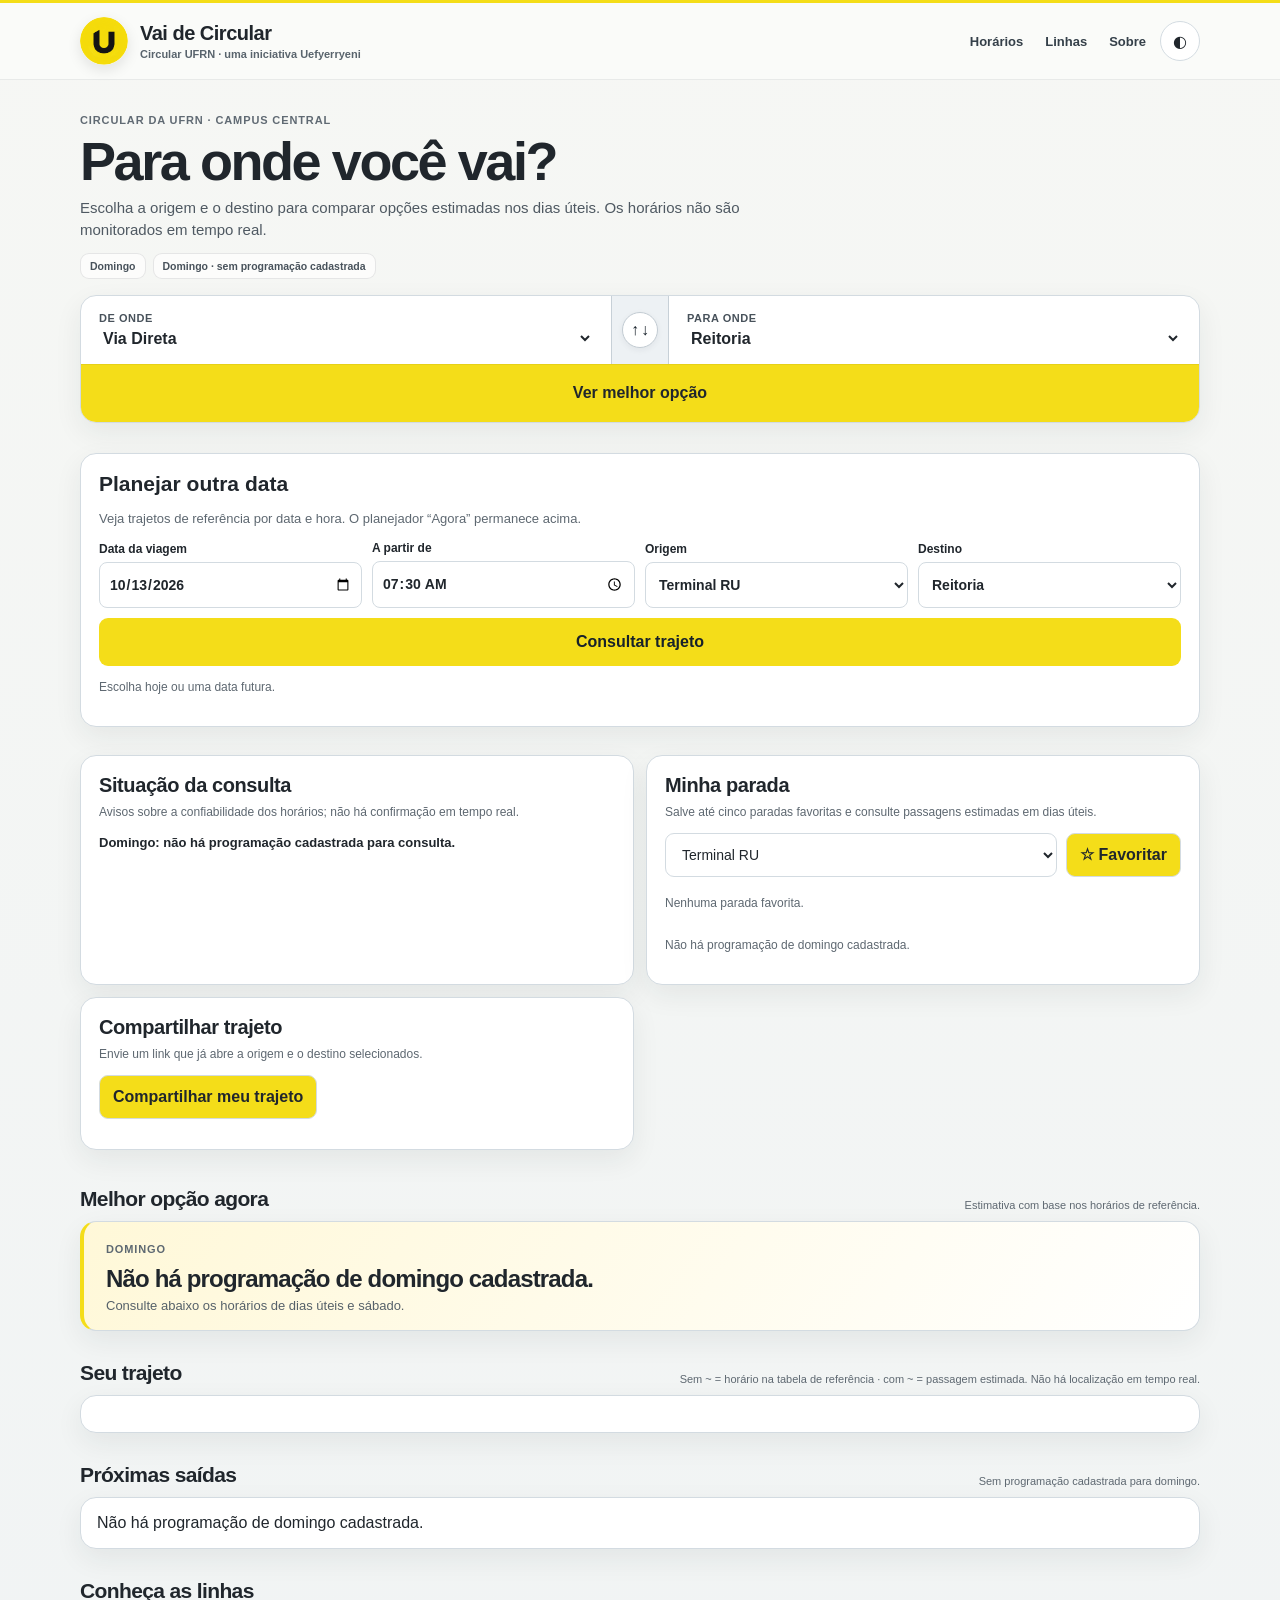
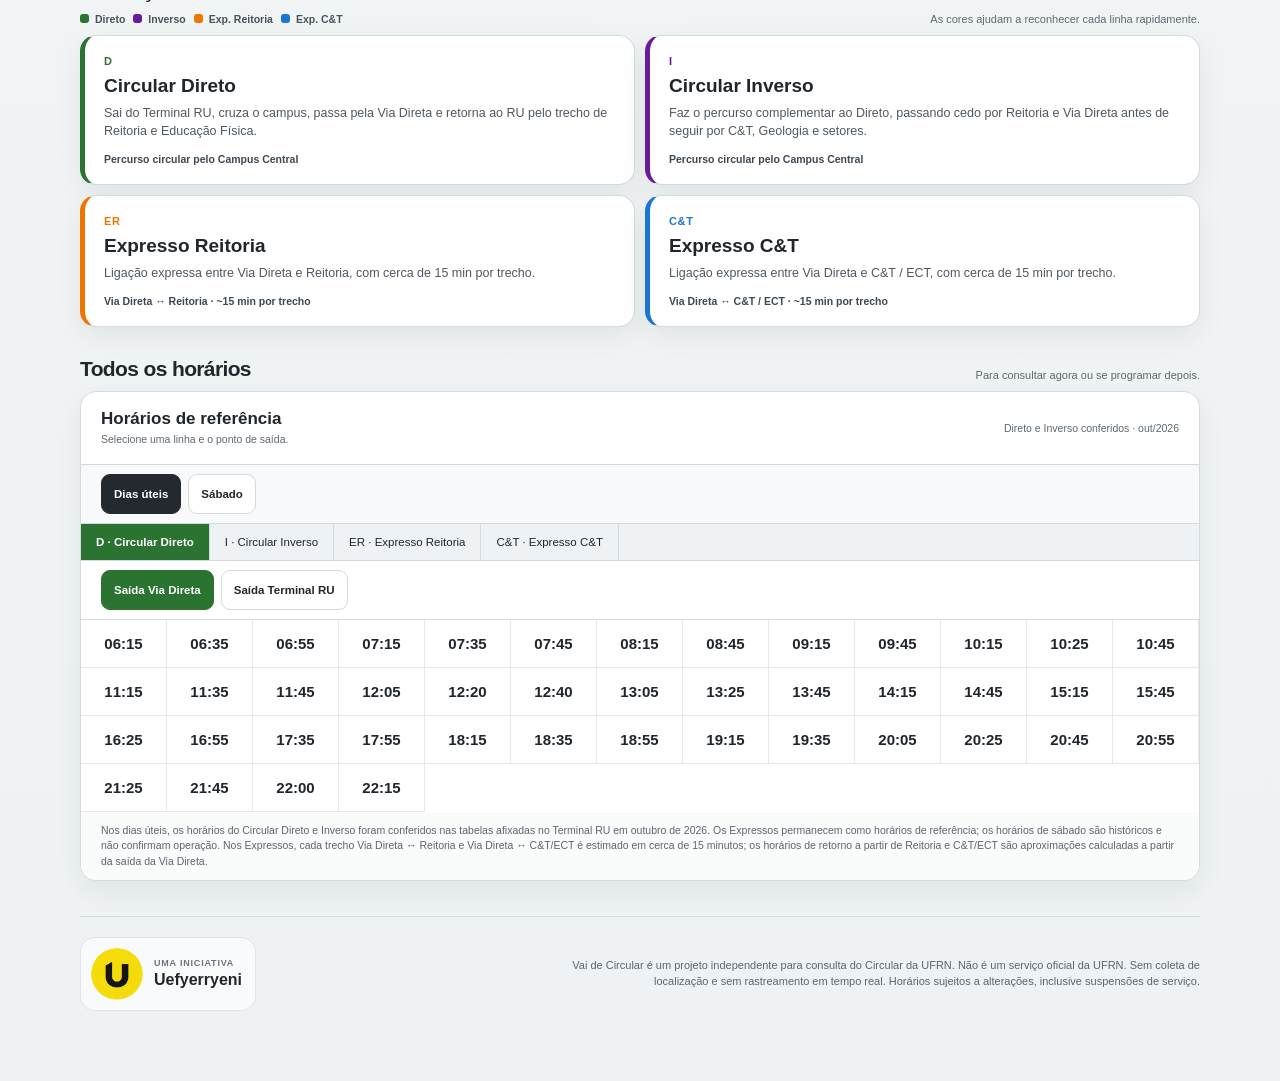
==== index.html @ 6ad6d5a9 "Ativar planejador futuro 1.2 sem alterar o modo Agora" ====
<!doctype html><html lang="pt-BR"><head><meta charset="utf-8"><meta name="viewport" content="width=device-width,initial-scale=1,viewport-fit=cover"><meta name="theme-color" content="#f4dd19"><meta name="description" content="Horários, rotas e estimativas do Circular da UFRN para consulta rápida no navegador."><title>Vai de Circular — Horários e rotas do Circular UFRN</title><meta property="og:type" content="website"><meta property="og:locale" content="pt_BR"><meta property="og:title" content="Vai de Circular — Horários e rotas do Circular UFRN"><meta property="og:description" content="Consulte linhas, horários de referência e trajetos estimados do Circular da UFRN. Projeto independente, gratuito e sem rastreamento em tempo real."><meta property="og:url" content="https://uefyerryeni.github.io/vai-de-circular/"><meta name="twitter:card" content="summary"><link rel="canonical" href="https://uefyerryeni.github.io/vai-de-circular/"><link rel="stylesheet" href="styles.css?v=26"><link rel="stylesheet" href="vdc-modules.css?v=1"><link rel="stylesheet" href="vdc-future.css?v=1"></head><body>
<header class="topbar"><div class="wrap"><a class="brand" href="#" aria-label="Vai de Circular — início"><img class="uefy-logo" src="assets/uefyerryeni-u.png?v=17" alt=""><span class="brandtext"><strong>Vai de Circular</strong><span>Circular UFRN · uma iniciativa Uefyerryeni</span></span></a><nav class="nav"><a href="#horarios">Horários</a><a href="#linhas">Linhas</a><a href="#sobre">Sobre</a><button class="theme-toggle" id="themeToggle" type="button" aria-label="Alternar tema">◐</button></nav></div></header>
<main>
<section class="hero"><div class="wrap"><div class="hero-copy"><div class="eyebrow">Circular da UFRN · Campus Central</div><h1>Para onde você vai?</h1><p>Escolha a origem e o destino para comparar opções estimadas nos dias úteis. Os horários não são monitorados em tempo real.</p><div class="status-strip"><span id="serviceBadge">Dias úteis</span><span id="serviceMeta">Direto e Inverso conferidos · out/2026</span></div></div><div id="saturdayNotice" hidden><div class="service-alert" role="alert"><span class="alert-icon" aria-hidden="true">!</span><div><strong>Sábado: não conte com estes horários sem confirmação</strong><p>A tabela de sábado é histórica e não comprova que os ônibus estejam circulando. O serviço pode variar ou ser suspenso sem aviso prévio. Não mostramos recomendações de saída aos sábados. Confirme a operação com os responsáveis pelo transporte antes de sair.</p></div></div></div><div class="planner card"><div class="field"><label for="origin">De onde</label><select id="origin"></select></div><button class="swap" id="swapBtn" type="button" aria-label="Inverter origem e destino"><span class="swap-icon" aria-hidden="true"><span>↑</span><span>↓</span></span></button><div class="field"><label for="dest">Para onde</label><select id="dest"></select></div><button class="go" id="findBtn" type="button">Ver melhor opção</button></div></div></section>
<div class="wrap"><div id="vdc-future" aria-label="Planejador de viagens futuras"></div><div id="vdc-extras" aria-label="Ferramentas rápidas do Vai de Circular"></div></div>
<section class="section"><div class="wrap"><div class="section-head"><h2 id="bestHeading">Melhor opção agora</h2><p>Estimativa com base nos horários de referência.</p></div><div class="best-card card" id="bestCard" aria-live="polite"></div></div></section>
<section class="section route-section"><div class="wrap"><div class="section-head"><h2>Seu trajeto</h2><p>Sem ~ = horário na tabela de referência · com ~ = passagem estimada. Não há localização em tempo real.</p></div><div class="route-card card" id="routeCard"></div></div></section>
<section class="section"><div class="wrap"><div class="section-head"><h2 id="departuresHeading">Próximas saídas</h2><p id="departureContext">Próximos horários de referência da Via Direta.</p></div><div class="departures" id="departures"></div></div></section>
<section class="section" id="linhas"><div class="wrap"><div class="section-head"><div><h2>Conheça as linhas</h2><div class="line-key"><span style="--c:var(--d)"><i></i>Direto</span><span style="--c:var(--i)"><i></i>Inverso</span><span style="--c:var(--er)"><i></i>Exp. Reitoria</span><span style="--c:var(--ect)"><i></i>Exp. C&T</span></div></div><p>As cores ajudam a reconhecer cada linha rapidamente.</p></div><div class="lines" id="lineCards"></div></div></section>
<section class="section" id="horarios"><div class="wrap"><div class="section-head"><h2>Todos os horários</h2><p>Para consultar agora ou se programar depois.</p></div><div class="schedule card"><div class="schedule-intro"><div><h3>Horários de referência</h3><span>Selecione uma linha e o ponto de saída.</span></div><span id="scheduleStatus">Direto e Inverso conferidos · out/2026</span></div><div class="day-tabs" id="dayTabs"></div><div id="scheduleSaturdayNotice" hidden><div class="service-alert" role="alert"><span class="alert-icon" aria-hidden="true">!</span><div><strong>Atenção: circulação aos sábados não confirmada</strong><p>Os horários exibidos são apenas referências e podem variar. As linhas podem ter a operação reduzida ou suspensa sem aviso prévio ao passageiro. Não há confirmação em tempo real. Antes de sair, procure confirmar a operação nos canais oficiais da STTU ou da UFRN.</p></div></div></div><div class="schedule-tabs" id="scheduleTabs"></div><div class="schedule-toolbar" id="terminalTabs"></div><div class="times-grid" id="timesGrid"></div><div class="schedule-foot">Nos dias úteis, os horários do Circular Direto e Inverso foram conferidos nas tabelas afixadas no Terminal RU em outubro de 2026. Os Expressos permanecem como horários de referência; os horários de sábado são históricos e não confirmam operação. Nos Expressos, cada trecho Via Direta ↔ Reitoria e Via Direta ↔ C&T/ECT é estimado em cerca de 15 minutos; os horários de retorno a partir de Reitoria e C&T/ECT são aproximações calculadas a partir da saída da Via Direta.</div></div></div></section>
<section class="about" id="sobre"><div class="wrap"><div class="about-line"><a class="initiative-card" href="https://uefyerryeni.github.io/" target="_blank" rel="noopener"><img class="uefy-logo" src="assets/uefyerryeni-u.png?v=17" alt="Marca Uefyerryeni"><span><small>Uma iniciativa</small><strong>Uefyerryeni</strong></span></a><span class="about-copy">Vai de Circular é um projeto independente para consulta do Circular da UFRN. Não é um serviço oficial da UFRN. Sem coleta de localização e sem rastreamento em tempo real. Horários sujeitos a alterações, inclusive suspensões de serviço.</span></div></div></section>
</main><button class="to-top" id="toTop" type="button" aria-label="Voltar ao início">↑</button><script src="app-data.js?v=23"></script><script src="app.js?v=27"></script><script>window.VDC_FEATURES={favorites:true,stopDepartures:true,serviceStatus:true,sharing:true,futurePlanner:true};</script><script src="vdc-modules.js?v=1"></script><script src="vdc-future.js?v=1"></script></body></html>
---- styles.css ----
:root{--yellow:#f4dd19;--text:#20262c;--muted:#5e6871;--bg:#eef2f4;--surface:#fff;--rule:#d3dbe1;--d:#2b7331;--i:#6a1b9a;--er:#ed7600;--ect:#1976d2;--shadow:0 10px 28px rgba(30,37,44,.07)}
*{box-sizing:border-box}html{scroll-behavior:smooth}body{margin:0;font-family:Inter,ui-sans-serif,-apple-system,BlinkMacSystemFont,"Segoe UI",Roboto,Arial,sans-serif;color:var(--text);background:linear-gradient(180deg,#f6f7f4,var(--bg));min-height:100vh}button,select{font:inherit;color:inherit}.wrap{width:min(1120px,calc(100% - 32px));margin:auto}.card{background:var(--surface);border:1px solid var(--rule);border-radius:16px;box-shadow:var(--shadow);overflow:hidden}
.topbar{position:sticky;top:0;z-index:30;background:rgba(250,251,249,.95);backdrop-filter:blur(16px);border-top:3px solid var(--yellow);border-bottom:1px solid rgba(30,37,44,.08)}.topbar .wrap{height:76px;display:flex;align-items:center;gap:16px}.brand{display:flex;align-items:center;gap:12px;min-width:0;text-decoration:none;color:inherit}.uefy-logo{display:block;width:48px;height:48px;flex:0 0 48px;border-radius:50%;object-fit:contain;background:transparent;box-shadow:0 5px 14px rgba(0,0,0,.10)}.brandtext strong{display:block;font-size:20px;font-weight:800;letter-spacing:-.025em;line-height:1.05}.brandtext span{display:block;margin-top:4px;font-size:11px;font-weight:650;color:#59646d;white-space:nowrap}.nav{margin-left:auto;display:flex;align-items:center;gap:6px}.nav a{display:flex;align-items:center;min-height:44px;padding:0 8px;text-decoration:none;color:#35404a;font-size:13px;font-weight:700}.theme-toggle{width:40px;height:40px;border:1px solid var(--rule);border-radius:50%;background:#fff;display:grid;place-items:center;cursor:pointer}
.hero{padding:34px 0 16px}.hero-copy{max-width:680px;margin-bottom:16px}.eyebrow{font-size:11px;font-weight:750;letter-spacing:.08em;text-transform:uppercase;color:#606a73}.hero h1{margin:8px 0 9px;font-size:clamp(32px,5vw,54px);line-height:1;letter-spacing:-.045em}.hero p{margin:0;color:#4f5962;font-size:15px;line-height:1.45}.status-strip{display:flex;gap:7px;flex-wrap:wrap;margin-top:12px}.status-strip span{padding:6px 9px;border:1px solid rgba(30,37,44,.10);border-radius:9px;background:rgba(255,255,255,.65);font-size:10.5px;font-weight:700;color:#48525b}
.planner{display:grid;grid-template-columns:1fr auto 1fr auto;align-items:stretch}.field{padding:16px 18px;min-width:0}.field+.field{border-left:1px solid var(--rule)}.field label{display:block;margin-bottom:5px;font-size:11px;font-weight:750;letter-spacing:.05em;text-transform:uppercase;color:#48525b}.field select{width:100%;border:0;background:transparent;outline:0;font-size:16px;font-weight:600}.swap{width:48px;border:0;border-left:1px solid var(--rule);background:#fafbfc;font-size:18px;cursor:pointer}.go{border:0;background:var(--yellow);padding:0 24px;min-width:164px;font-weight:800;cursor:pointer}
.section{padding:15px 0}.section-head{display:flex;align-items:flex-end;justify-content:space-between;gap:16px;margin-bottom:10px}.section-head h2{margin:0;font-size:21px;letter-spacing:-.03em}.section-head p{margin:0;color:var(--muted);font-size:11px}
.best-card{position:relative;--best-color:var(--yellow);--best-soft:#fff8d8;--best-soft-dark:#2a2818;background:linear-gradient(125deg,var(--best-soft),#fff 100%);border-left:4px solid var(--best-color)}.best-top{padding:21px 22px 17px;display:grid;grid-template-columns:1fr auto;gap:18px;align-items:start}.result-kicker{font-size:11px;font-weight:750;letter-spacing:.08em;text-transform:uppercase;color:#5d6871;margin-bottom:10px}.line-row{display:flex;align-items:center;gap:13px}.line-chip,.alt-badge{display:grid;place-items:center;background:var(--c);color:#fff;font-weight:800}.line-chip{width:52px;height:52px;font-size:12px}.line-chip.er,.alt-badge.er{color:#fff}.alt-badge{width:32px;height:32px;font-size:10px}.result-title{margin:0;font-size:24px;letter-spacing:-.035em}.route-name{margin-top:5px;font-size:13px;color:#56616a}.eta{text-align:right}.eta strong{display:block;font-size:31px;letter-spacing:-.04em}.eta span{font-size:11px;color:#5b6670}.action-row{display:flex;gap:10px;padding:0 22px 18px;background:transparent;border:0}.secondary{display:inline-flex;align-items:center;justify-content:center;min-height:44px;padding:0 14px;border:1px solid rgba(30,37,44,.17);background:rgba(255,255,255,.66);backdrop-filter:blur(8px);font-size:12px;font-weight:650;text-decoration:none;color:inherit;cursor:pointer}.alternatives{display:none;padding:2px 22px 16px;background:transparent;border:0}.alternatives.show{display:block}.alt-item{width:100%;display:grid;grid-template-columns:32px minmax(0,1fr) auto;gap:10px;align-items:center;padding:11px;border:1px solid rgba(30,37,44,.10);border-radius:11px;background:rgba(255,255,255,.62);margin-top:7px;text-align:left;cursor:pointer}.alt-item b{font-size:13px}.alt-item small{display:block;margin-top:2px;font-size:10.5px;color:#5c6670}.alt-time{text-align:right;font-size:12px;font-weight:700}.alt-time small{font-weight:500}
.route-card{padding:18px 20px}.route-summary{display:flex;align-items:center;gap:10px;margin-bottom:14px}.route-summary .line-chip{width:36px;height:36px}.route-summary b{font-size:14px}.route-summary>div>span{font-size:11px;color:var(--muted)}.route-summary .line-chip{color:#fff!important;font-size:12px!important;font-weight:800!important}.timeline{position:relative}.stop{display:grid;grid-template-columns:22px 1fr auto;gap:10px;min-height:45px;position:relative}.stop:before{content:"";position:absolute;left:7px;top:15px;bottom:-4px;width:2px;background:var(--c)}.stop:last-child:before{display:none}.node{width:14px;height:14px;border-radius:50%;border:3px solid var(--c);background:#fff;margin-top:3px;z-index:1}.stop.major .node{background:var(--c)}.stop b{font-size:13px}.stop small{display:block;font-size:10.5px;color:#5c6670}.stop time{font-size:11.5px;color:#414a53}
.departures{display:grid;grid-template-columns:repeat(4,1fr);gap:10px}.departure{padding:16px;min-height:110px;position:relative}.departure .code{font-size:11px;font-weight:800;color:var(--c)}.departure time{display:block;margin:8px 0 3px;font-size:30px;font-weight:700;letter-spacing:-.04em}.departure span{font-size:12px;color:#414b54}.departure small{display:block;margin-top:4px;font-size:10px;color:#68717a}.departure-empty{grid-column:1/-1;min-height:auto}
.lines{display:grid;grid-template-columns:repeat(2,1fr);gap:10px}.line-card{padding:19px;position:relative;border-left:5px solid var(--c)}.line-card .line-code{font-size:11px;font-weight:800;color:var(--c);letter-spacing:.06em}.line-card h3{margin:8px 0 7px;font-size:19px}.line-card p{margin:0;font-size:12.5px;line-height:1.45;color:#4e5861}.line-note{margin-top:13px;font-size:10.5px;font-weight:700;color:#3e4851}.line-key{display:flex;gap:8px;flex-wrap:wrap;margin-top:10px}.line-key span{display:inline-flex;align-items:center;gap:6px;font-size:10.5px;font-weight:700;color:#48525b}.line-key i{width:9px;height:9px;border-radius:3px;background:var(--c)}
.schedule{overflow:hidden}.schedule-intro{padding:17px 20px;display:flex;justify-content:space-between;gap:16px;align-items:center;border-bottom:1px solid var(--rule)}.schedule-intro h3{margin:0;font-size:17px}.schedule-intro span{font-size:10.5px;color:var(--muted)}.day-tabs,.schedule-tabs,.schedule-toolbar{display:flex;overflow:auto;border-bottom:1px solid var(--rule)}.day-tabs{gap:7px;padding:9px 20px;background:#f7f9fa}.day-tabs button,.schedule-toolbar button{min-height:40px;padding:0 12px;border:1px solid var(--rule);background:#fff;border-radius:9px;font-size:11.5px;font-weight:650;cursor:pointer}.day-tabs button.active{background:#23292f;color:#fff;border-color:#23292f}.schedule-toolbar button.active{background:var(--schedule-color);color:#fff;border-color:var(--schedule-color);font-weight:800}.schedule-tabs{background:#eef2f4}.schedule-tabs button{border:0;border-right:1px solid var(--rule);background:transparent;padding:12px 15px;font-size:11.5px;white-space:nowrap;cursor:pointer}.schedule-tabs button.active{background:var(--c);color:#fff;font-weight:800;box-shadow:none}.schedule-toolbar{gap:7px;padding:9px 20px}.times-grid{display:grid;grid-template-columns:repeat(auto-fill,minmax(80px,1fr))}.time{min-height:48px;display:grid;place-items:center;border-right:1px solid #e4e9ed;border-bottom:1px solid #e4e9ed;font-size:15px;font-weight:650}.time.next{background:var(--schedule-color);color:#fff;font-weight:800}.schedule-foot{padding:11px 20px;background:#fafbfb;color:#5b6570;font-size:10.5px;line-height:1.45}
.about{padding:20px 0 70px}.about-line{border-top:1px solid rgba(30,37,44,.12);padding-top:20px;display:grid;grid-template-columns:auto minmax(0,1fr);gap:20px;align-items:center}.initiative-card{display:flex;align-items:center;gap:11px;padding:10px 13px 10px 10px;border:1px solid rgba(30,37,44,.10);border-radius:15px;background:rgba(255,255,255,.60);text-decoration:none;color:inherit}.initiative-card .uefy-logo{width:52px;height:52px;flex-basis:52px;box-shadow:none}.initiative-card small{display:block;font-size:9px;letter-spacing:.09em;text-transform:uppercase;color:#6b757e;font-weight:800}.initiative-card strong{display:block;margin-top:3px;font-size:16px}.about-copy{justify-self:end;max-width:650px;text-align:right;color:#5b6570;font-size:11px;line-height:1.45}.to-top{position:fixed;right:14px;bottom:16px;z-index:40;width:46px;height:46px;border:1px solid rgba(0,0,0,.22);border-radius:50%;background:var(--yellow);display:grid;place-items:center;font-size:21px;opacity:0;pointer-events:none;transform:translateY(8px);transition:.18s;cursor:pointer}.to-top.show{opacity:1;pointer-events:auto;transform:none}
body.dark{--text:#edf1f3;--muted:#aeb7be;--bg:#171b1f;--surface:#1a1f24;--rule:#343c43;background:linear-gradient(180deg,#111417,#171b1f)}body.dark .topbar{background:rgba(17,20,23,.95);border-bottom-color:#2e353b}body.dark .brandtext span,body.dark .nav a,body.dark .hero p,body.dark .eyebrow,body.dark .status-strip span,body.dark .route-name,body.dark .eta span,body.dark .stop small,body.dark .stop time,body.dark .departure span,body.dark .departure small,body.dark .line-card p,body.dark .line-key span,body.dark .schedule-intro span,body.dark .schedule-foot,body.dark .about-copy{color:#b5bec5}body.dark .theme-toggle,body.dark .swap,body.dark .secondary,body.dark .day-tabs button,body.dark .schedule-toolbar button{background:#20262c;color:#edf1f3;border-color:#3a434b}body.dark .status-strip span{background:#20262c;border-color:#343c43}body.dark .best-card{background:linear-gradient(125deg,var(--best-soft-dark),#1a1f24 100%)}body.dark .alt-item{background:rgba(32,38,44,.78);border-color:#343c43}body.dark .node{background:#1a1f24}body.dark .stop.major .node{background:var(--c)}body.dark .line-card,body.dark .schedule-intro,body.dark .times-grid{background:#1a1f24}body.dark .day-tabs,body.dark .schedule-tabs,body.dark .schedule-toolbar{background:#171c20;border-color:#343c43}body.dark .schedule-tabs button{color:#c7ced3;border-color:#343c43}body.dark .schedule-tabs button.active{background:var(--c);color:#fff}body.dark .schedule-foot{background:#171c20}body.dark .initiative-card{background:#1a1f24;border-color:#343c43}
@media(max-width:820px){.wrap{width:min(100% - 20px,680px)}.topbar .wrap{height:70px}.uefy-mark{width:44px;height:44px;flex-basis:44px;font-size:28px}.brandtext strong{font-size:18px}.brandtext span{font-size:10px}.hero{padding-top:25px}.planner{grid-template-columns:1fr}.field+.field{border-left:0;border-top:1px solid var(--rule)}.swap{width:100%;min-height:44px;border-left:0;border-top:1px solid var(--rule)}.go{min-height:54px;font-size:15px}.best-top{grid-template-columns:1fr}.eta{text-align:left}.departures{grid-template-columns:repeat(2,1fr)}.lines{grid-template-columns:1fr}.about-line{grid-template-columns:1fr}.about-copy{justify-self:start;text-align:left}.section-head p{display:none}}
@media(max-width:460px){.wrap{width:calc(100% - 16px)}.topbar .wrap{height:68px;gap:9px}.brand{gap:9px}.uefy-mark{width:42px;height:42px;flex-basis:42px;font-size:27px}.brandtext strong{font-size:17px}.brandtext span{font-size:9px;max-width:180px;overflow:hidden;text-overflow:ellipsis}.nav a[href="#linhas"]{display:none}.nav a{font-size:12px;padding:0 5px}.theme-toggle{width:38px;height:38px}.hero h1{font-size:31px}.hero p{font-size:14px}.field{padding:15px 16px}.best-top{padding:18px 16px 14px}.line-chip{width:48px;height:48px}.result-title{font-size:21px}.eta strong{font-size:29px}.eta span{display:block;margin-top:3px}.action-row{padding:0 16px 14px}.secondary{flex:1;padding:0 10px}.alternatives{padding:1px 16px 13px}.alt-item{grid-template-columns:32px minmax(0,1fr)}.alt-time{grid-column:2;text-align:left}.route-card{padding:16px}.departures{gap:8px}.departure{padding:14px}.departure time{font-size:27px}.schedule-intro{display:block;padding:15px 16px}.schedule-intro>span{display:block;margin-top:6px}.day-tabs,.schedule-toolbar{padding-left:16px;padding-right:16px}.times-grid{grid-template-columns:repeat(3,1fr)}.time{font-size:16px}.initiative-card .uefy-logo{width:48px;height:48px;flex-basis:48px}}
@media(max-width:370px){.brandtext span{display:none}.nav a{display:none}}
/* marca oficial Uefyerryeni v17 */
.uefy-logo{display:block;width:48px;height:48px;flex:0 0 48px;border-radius:50%;object-fit:contain;background:transparent;box-shadow:0 5px 14px rgba(0,0,0,.10)}
.initiative-card .uefy-logo{width:52px;height:52px;flex-basis:52px;box-shadow:none}
@media(max-width:820px){.uefy-logo{width:44px;height:44px;flex-basis:44px}}
@media(max-width:460px){.uefy-logo{width:42px;height:42px;flex-basis:42px}.initiative-card .uefy-logo{width:48px;height:48px;flex-basis:48px}}

/* consistência cromática das linhas v18 */
.schedule{--schedule-color:var(--d)}
.schedule-tabs button.active,.schedule-toolbar button.active,.time.next{transition:background .15s ease,color .15s ease,border-color .15s ease}
body.dark .schedule-toolbar button.active{background:var(--schedule-color);color:#fff;border-color:var(--schedule-color)}
body.dark .time.next{background:var(--schedule-color);color:#fff}
body.dark .route-summary .line-chip{color:#fff!important}
body.dark .best-card{border-left-color:var(--best-color)}

/* separador origem/destino v19 */
.swap{
  position:relative;
  display:grid;
  place-items:center;
  width:54px;
  min-width:54px;
  border:0;
  border-left:1px solid #c7d0d7;
  border-right:1px solid #c7d0d7;
  background:#edf1f4;
  color:transparent;
  cursor:pointer;
  transition:background .15s ease;
}
.swap::after{
  content:"⇅";
  display:grid;
  place-items:center;
  width:34px;
  height:34px;
  border:1px solid #c3ccd3;
  border-radius:50%;
  background:#fff;
  color:#17212a;
  font-size:18px;
  font-weight:700;
  line-height:1;
  box-shadow:0 2px 6px rgba(28,37,45,.06);
}
.swap:hover{background:#e5ebef}
.swap:hover::after{border-color:#adb9c1}
body.dark .swap{
  background:#151a1e;
  border-color:#394149;
}
body.dark .swap::after{
  background:#252c32;
  border-color:#48525a;
  color:#f0f3f5;
  box-shadow:none;
}
body.dark .swap:hover{background:#1b2126}
@media(max-width:820px){
  .swap{
    width:100%;
    min-width:0;
    min-height:52px;
    border-left:0;
    border-right:0;
    border-top:1px solid #c7d0d7;
    border-bottom:1px solid #c7d0d7;
    background:#edf1f4;
  }
  .swap::after{width:34px;height:34px}
  body.dark .swap{border-color:#394149}
}

/* centralização do botão de inverter v20 */
.swap{
  display:flex!important;
  align-items:center!important;
  justify-content:center!important;
  padding:0!important;
  align-self:stretch;
}
.swap::after{
  content:"↕"!important;
  display:flex!important;
  align-items:center!important;
  justify-content:center!important;
  margin:auto!important;
  width:34px;
  height:34px;
  line-height:1!important;
  text-align:center;
  font-family:Arial,"Segoe UI Symbol",sans-serif;
  font-size:20px;
  font-weight:700;
  transform:none!important;
}
@media(max-width:820px){
  .swap{
    display:flex!important;
    align-items:center!important;
    justify-content:center!important;
    min-height:78px;
  }
  .swap::after{
    margin:auto!important;
  }
}

/* equilíbrio do planejador v21 */
.wrap{width:calc(100% - 32px);max-width:1120px;margin-inline:auto}
.planner{
  display:grid;
  grid-template-columns:minmax(0,1fr) 58px minmax(0,1fr);
  align-items:stretch;
}
.planner .field:nth-of-type(2){border-left:0}
.swap{
  grid-column:2;
  grid-row:1;
  width:58px!important;
  min-width:58px!important;
  min-height:0!important;
  align-self:stretch;
  border-top:0!important;
  border-bottom:0!important;
  border-left:1px solid #c7d0d7!important;
  border-right:1px solid #c7d0d7!important;
  background:#edf1f4!important;
  color:inherit!important;
  display:flex!important;
  align-items:center!important;
  justify-content:center!important;
  padding:0!important;
}
.swap::after{display:none!important;content:none!important}
.swap-icon{
  width:36px;
  height:36px;
  border:1px solid #c3ccd3;
  border-radius:50%;
  background:#fff;
  color:#17212a;
  display:grid;
  grid-template-columns:1fr 1fr;
  align-items:center;
  justify-items:center;
  padding:0 7px;
  box-shadow:0 2px 6px rgba(28,37,45,.06);
}
.swap-icon span{
  display:block;
  font-family:Arial,"Segoe UI",sans-serif;
  font-size:16px;
  font-weight:700;
  line-height:1;
}
.planner .go{
  grid-column:1 / -1;
  grid-row:2;
  min-height:58px;
  width:100%;
  border-top:1px solid rgba(0,0,0,.06);
}
body.dark .swap{
  background:#151a1e!important;
  border-color:#394149!important;
}
body.dark .swap-icon{
  background:#252c32;
  border-color:#48525a;
  color:#f0f3f5;
  box-shadow:none;
}
@media(max-width:820px){
  .wrap{width:calc(100% - 20px)}
  .planner{grid-template-columns:1fr}
  .planner .field:first-child{grid-column:1;grid-row:1}
  .swap{
    grid-column:1;
    grid-row:2;
    width:100%!important;
    min-width:0!important;
    min-height:64px!important;
    border-left:0!important;
    border-right:0!important;
    border-top:1px solid #c7d0d7!important;
    border-bottom:1px solid #c7d0d7!important;
  }
  .planner .field:nth-of-type(2){grid-column:1;grid-row:3;border-top:0}
  .planner .go{grid-column:1;grid-row:4}
}
@media(max-width:460px){
  .wrap{width:calc(100% - 16px)}
}

/* indicação de horários aproximados v22 */
.estimate-note{
  margin-top:14px;
  padding-top:12px;
  border-top:1px solid var(--rule);
  color:var(--muted);
  font-size:10.5px;
  line-height:1.45;
}
.estimate-note strong{color:inherit}
body.dark .estimate-note{color:#aeb7be}

/* Alerta de serviço aos sábados (não confirmado) */
.service-alert{display:flex;align-items:flex-start;gap:12px;margin:12px 0 16px;padding:15px 17px;background:#fff2c7;color:#3c2a00;border:2px solid #9a6900;border-left-width:6px;border-radius:12px;box-shadow:0 5px 15px rgba(75,56,0,.08)}
.service-alert[hidden],#saturdayNotice[hidden],#scheduleSaturdayNotice[hidden]{display:none!important}
.service-alert .alert-icon{flex:0 0 26px;height:26px;display:grid;place-items:center;background:#463100;color:#fff;border-radius:50%;font-size:17px;font-weight:900}
.service-alert strong{display:block;font-size:15px;font-weight:850;line-height:1.3}
.service-alert p{margin:5px 0 0!important;color:inherit!important;font-size:13px!important;line-height:1.55!important}
#scheduleSaturdayNotice{margin:12px 16px}
body.dark .service-alert{background:#3b2e0d;border-color:#dfb85c;color:#fff3ce;box-shadow:none}
body.dark .service-alert .alert-icon{background:#f4dd19;color:#262000}
@media(max-width:460px){.service-alert{padding:13px 12px;gap:10px}.service-alert strong{font-size:14px}.service-alert p{font-size:12.5px!important}#scheduleSaturdayNotice{margin:10px 12px}}
---- vdc-modules.css ----
/* Módulos reversíveis VDC 1.1 */
#vdc-extras{display:grid;grid-template-columns:repeat(2,minmax(0,1fr));gap:12px;padding:14px 0 22px}
.vdc-module{min-width:0;padding:18px;background:var(--surface);border:1px solid var(--rule);border-radius:16px;box-shadow:var(--shadow)}
.vdc-module h2{margin:0 0 6px;font-size:20px;letter-spacing:-.02em}
.vdc-module-description,.vdc-small{font-size:12px;line-height:1.5;color:var(--muted);margin:5px 0 12px}
.vdc-controls{display:flex;gap:9px;flex-wrap:wrap}.vdc-select{flex:1;min-width:160px;width:100%;border:1px solid var(--rule);background:var(--surface);color:var(--text);border-radius:9px;padding:12px;font:inherit;font-size:14px}
.vdc-action,.vdc-favorite{min-height:44px;border:1px solid var(--rule);border-radius:9px;background:var(--yellow);color:#20262c;padding:10px 13px;font:inherit;font-weight:750;cursor:pointer}
.vdc-favorites{display:flex;gap:7px;flex-wrap:wrap;margin:12px 0}.vdc-favorite{background:transparent;color:var(--text);font-size:12px}.vdc-favorite[aria-pressed=true]{border-color:var(--yellow);box-shadow:inset 0 0 0 1px var(--yellow)}
.vdc-passage{display:flex;align-items:center;gap:12px;padding:10px 0;border-bottom:1px solid var(--rule);font-size:13px}.vdc-passage-time{margin-left:auto;font-weight:800;font-size:16px;font-variant-numeric:tabular-nums}.vdc-line-tag{background:#2b7331;color:white;min-width:36px;text-align:center;padding:7px;border-radius:6px}.vdc-line-tag[data-line=I]{background:#6a1b9a}.vdc-line-tag[data-line=ER]{background:#c25b00}.vdc-line-tag[data-line=ECT]{background:#1976d2}
.vdc-status-text{font-size:13px;font-weight:650;line-height:1.5;margin:10px 0 0}.vdc-module[data-day=saturday]{border-left:5px solid #c88a0d}
body.dark .vdc-module{background:var(--surface)}body.dark .vdc-action{color:#20262c}
@media(max-width:760px){#vdc-extras{grid-template-columns:1fr}.vdc-module{padding:15px}.vdc-controls{flex-direction:column}.vdc-action{width:100%}}
---- vdc-future.css ----
/* Planejador futuro independente, VDC 1.2 */
.vdc-future{padding:18px;margin:14px 0;background:var(--surface);border:1px solid var(--rule);border-radius:16px;box-shadow:var(--shadow)}
.vdc-future h2{margin:0;font-size:21px}.vdc-future-sub{font-size:13px;color:var(--muted);line-height:1.5}
.vdc-future-form{display:grid;grid-template-columns:repeat(4,minmax(0,1fr));gap:10px;align-items:end}
.vdc-future-field{display:grid;gap:6px;font-size:12px;font-weight:700;min-width:0}.vdc-future-field input,.vdc-future-field select{min-width:0;width:100%;border:1px solid var(--rule);border-radius:8px;padding:12px 9px;min-height:46px;background:var(--surface);color:var(--text);font:inherit;font-size:14px}
.vdc-future-go{grid-column:1/-1;background:var(--yellow);color:#17212a;border:0;border-radius:9px;min-height:48px;font:inherit;font-weight:800;cursor:pointer}
.vdc-future-result{margin-top:12px}.vdc-future-alert{border-left:4px solid #d79b15;padding:12px 14px;background:rgba(215,155,21,.10);border-radius:8px;font-size:13px;line-height:1.5}
.vdc-future-note{font-size:12px;color:var(--muted);line-height:1.5}
.vdc-future-trip{border:1px solid var(--rule);padding:12px;margin:8px 0;border-radius:10px}
.vdc-future-trip-head{display:flex;align-items:center;gap:10px;font-size:13px}.vdc-future-chip{min-width:36px;text-align:center;padding:6px;border-radius:6px;background:#2b7331;color:#fff}.vdc-future-chip[data-line=I]{background:#6a1b9a}.vdc-future-chip[data-line=ER]{background:#b85400}.vdc-future-chip[data-line=ECT]{background:#1976d2}
.vdc-future-trip-times{font-size:17px;font-weight:750;margin-top:9px;font-variant-numeric:tabular-nums}.vdc-future-trip-route{font-size:12px;color:var(--muted);line-height:1.5;margin:6px 0 0}
@media(max-width:760px){.vdc-future-form{grid-template-columns:repeat(2,minmax(0,1fr))}.vdc-future{padding:15px}}
@media(max-width:420px){.vdc-future-form{grid-template-columns:1fr}}
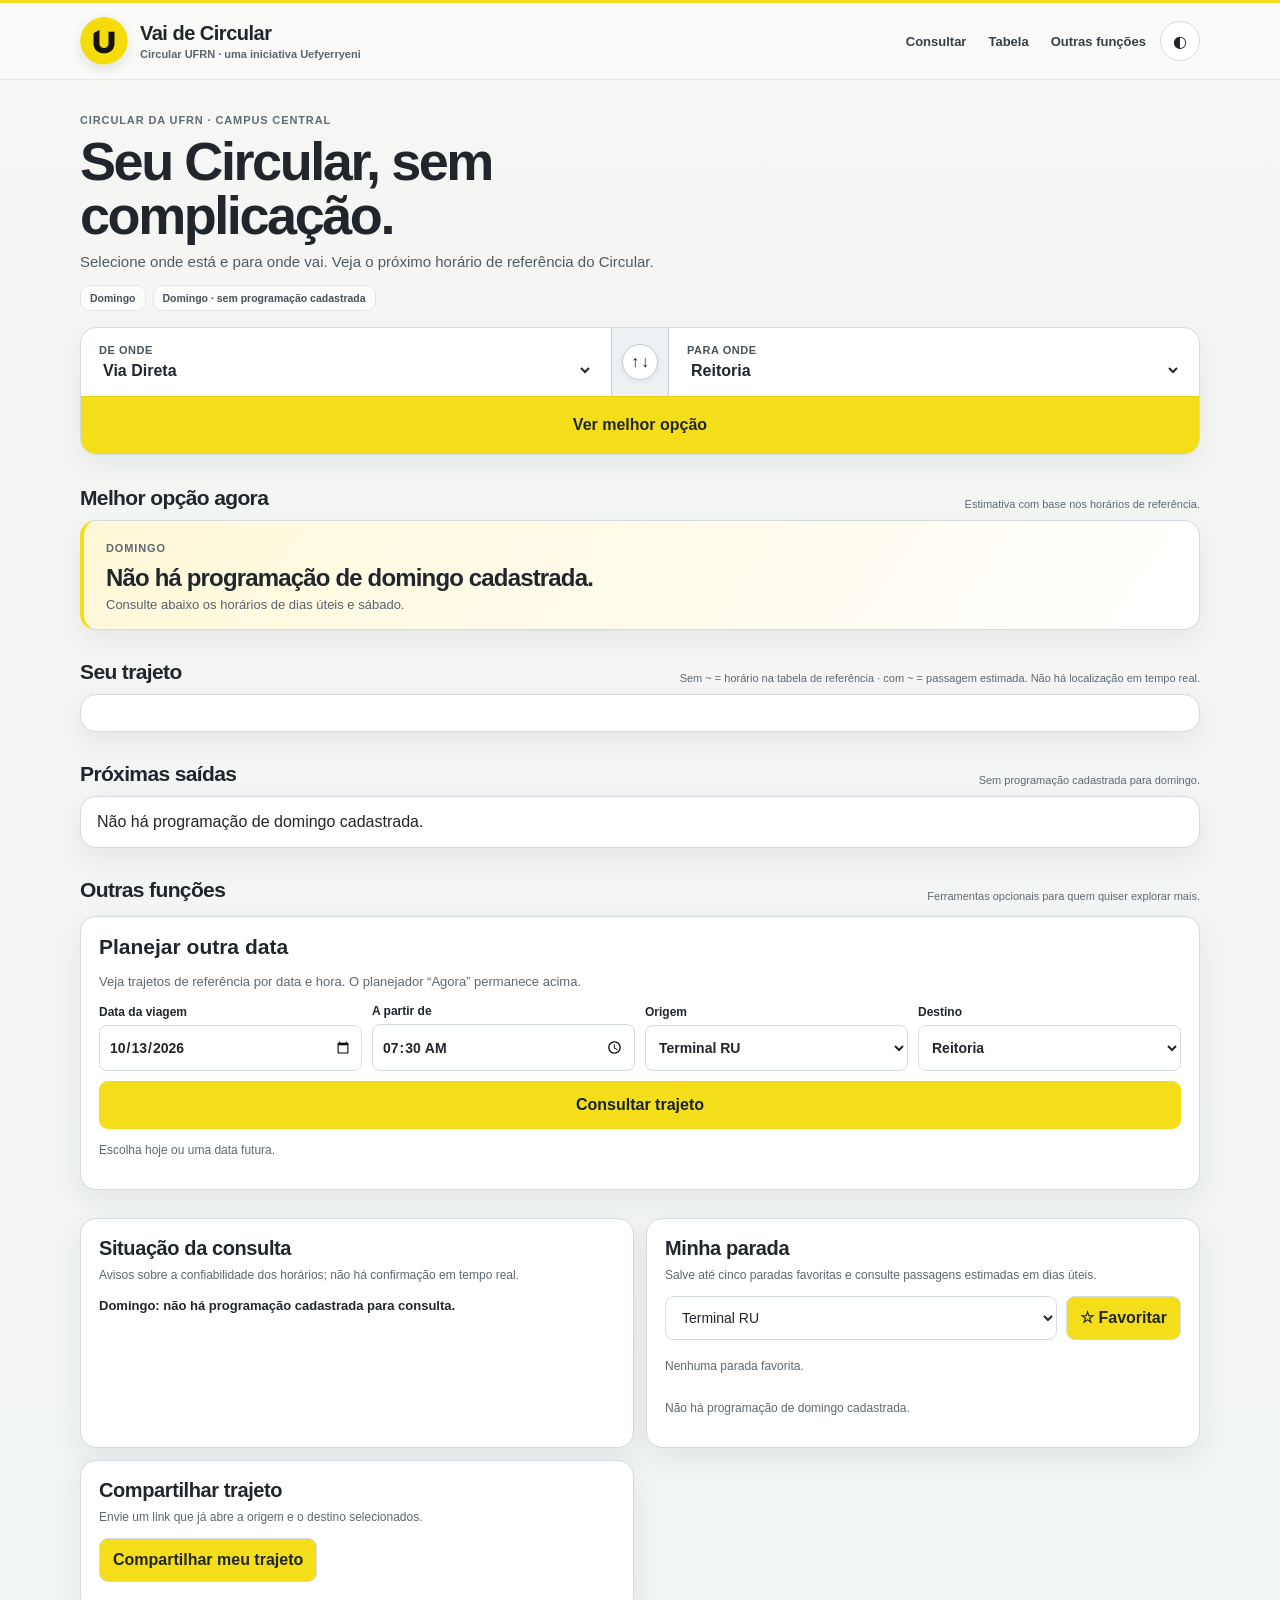
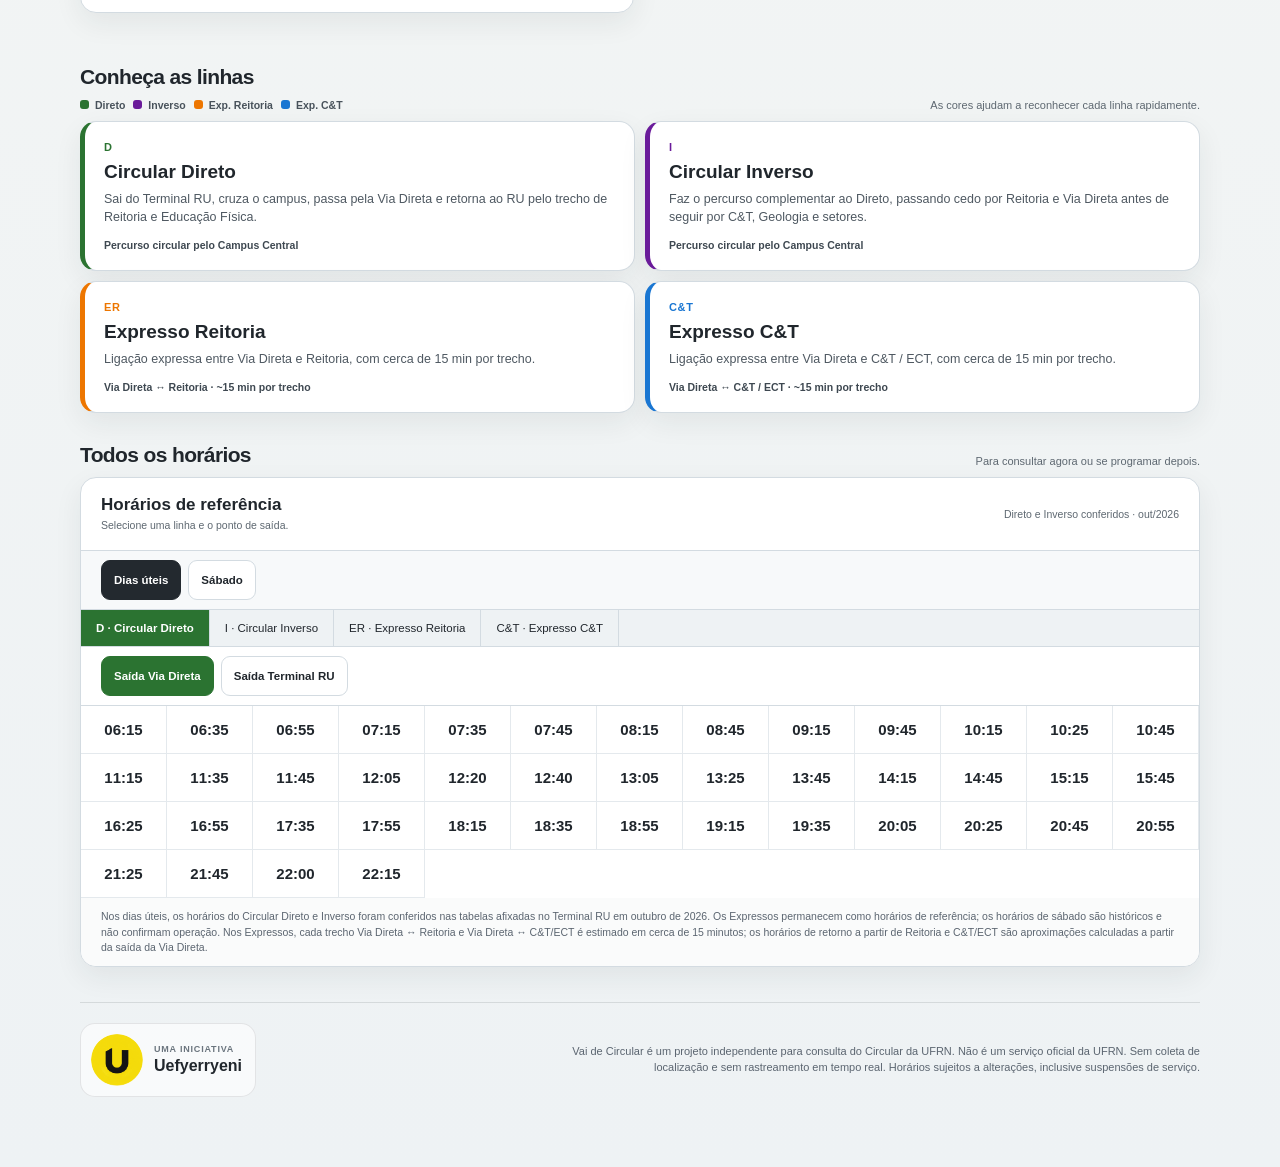
==== commit f97ecd98: "Restaurar consulta direta como foco e mover extras para seção secundária" ====
--- a/index.html
+++ b/index.html
@@ -1,12 +1,13 @@
-<!doctype html><html lang="pt-BR"><head><meta charset="utf-8"><meta name="viewport" content="width=device-width,initial-scale=1,viewport-fit=cover"><meta name="theme-color" content="#f4dd19"><meta name="description" content="Horários, rotas e estimativas do Circular da UFRN para consulta rápida no navegador."><title>Vai de Circular — Horários e rotas do Circular UFRN</title><meta property="og:type" content="website"><meta property="og:locale" content="pt_BR"><meta property="og:title" content="Vai de Circular — Horários e rotas do Circular UFRN"><meta property="og:description" content="Consulte linhas, horários de referência e trajetos estimados do Circular da UFRN. Projeto independente, gratuito e sem rastreamento em tempo real."><meta property="og:url" content="https://uefyerryeni.github.io/vai-de-circular/"><meta name="twitter:card" content="summary"><link rel="canonical" href="https://uefyerryeni.github.io/vai-de-circular/"><link rel="stylesheet" href="styles.css?v=26"><link rel="stylesheet" href="vdc-modules.css?v=1"><link rel="stylesheet" href="vdc-future.css?v=1"></head><body>
-<header class="topbar"><div class="wrap"><a class="brand" href="#" aria-label="Vai de Circular — início"><img class="uefy-logo" src="assets/uefyerryeni-u.png?v=17" alt=""><span class="brandtext"><strong>Vai de Circular</strong><span>Circular UFRN · uma iniciativa Uefyerryeni</span></span></a><nav class="nav"><a href="#horarios">Horários</a><a href="#linhas">Linhas</a><a href="#sobre">Sobre</a><button class="theme-toggle" id="themeToggle" type="button" aria-label="Alternar tema">◐</button></nav></div></header>
+<!doctype html><html lang="pt-BR"><head><meta charset="utf-8"><meta name="viewport" content="width=device-width,initial-scale=1,viewport-fit=cover"><meta name="theme-color" content="#f4dd19"><meta name="description" content="Horários, rotas e estimativas do Circular da UFRN para consulta rápida no navegador."><title>Vai de Circular — Horários e rotas do Circular UFRN</title><meta property="og:type" content="website"><meta property="og:locale" content="pt_BR"><meta property="og:title" content="Vai de Circular — Horários e rotas do Circular UFRN"><meta property="og:description" content="Consulte linhas, horários de referência e trajetos estimados do Circular da UFRN. Projeto independente, gratuito e sem rastreamento em tempo real."><meta property="og:url" content="https://uefyerryeni.github.io/vai-de-circular/"><meta name="twitter:card" content="summary"><link rel="canonical" href="https://uefyerryeni.github.io/vai-de-circular/"><link rel="stylesheet" href="styles.css?v=26"><link rel="stylesheet" href="vdc-modules.css?v=1"><link rel="stylesheet" href="vdc-future.css?v=1"><link rel="stylesheet" href="vdc-simple.css?v=1"></head><body>
+<header class="topbar"><div class="wrap"><a class="brand" href="#" aria-label="Vai de Circular — início"><img class="uefy-logo" src="assets/uefyerryeni-u.png?v=17" alt=""><span class="brandtext"><strong>Vai de Circular</strong><span>Circular UFRN · uma iniciativa Uefyerryeni</span></span></a><nav class="nav"><a href="#consulta">Consultar</a><a href="#horarios">Tabela</a><a href="#extras">Outras funções</a><button class="theme-toggle" id="themeToggle" type="button" aria-label="Alternar tema">◐</button></nav></div></header>
 <main>
-<section class="hero"><div class="wrap"><div class="hero-copy"><div class="eyebrow">Circular da UFRN · Campus Central</div><h1>Para onde você vai?</h1><p>Escolha a origem e o destino para comparar opções estimadas nos dias úteis. Os horários não são monitorados em tempo real.</p><div class="status-strip"><span id="serviceBadge">Dias úteis</span><span id="serviceMeta">Direto e Inverso conferidos · out/2026</span></div></div><div id="saturdayNotice" hidden><div class="service-alert" role="alert"><span class="alert-icon" aria-hidden="true">!</span><div><strong>Sábado: não conte com estes horários sem confirmação</strong><p>A tabela de sábado é histórica e não comprova que os ônibus estejam circulando. O serviço pode variar ou ser suspenso sem aviso prévio. Não mostramos recomendações de saída aos sábados. Confirme a operação com os responsáveis pelo transporte antes de sair.</p></div></div></div><div class="planner card"><div class="field"><label for="origin">De onde</label><select id="origin"></select></div><button class="swap" id="swapBtn" type="button" aria-label="Inverter origem e destino"><span class="swap-icon" aria-hidden="true"><span>↑</span><span>↓</span></span></button><div class="field"><label for="dest">Para onde</label><select id="dest"></select></div><button class="go" id="findBtn" type="button">Ver melhor opção</button></div></div></section>
-<div class="wrap"><div id="vdc-future" aria-label="Planejador de viagens futuras"></div><div id="vdc-extras" aria-label="Ferramentas rápidas do Vai de Circular"></div></div>
-<section class="section"><div class="wrap"><div class="section-head"><h2 id="bestHeading">Melhor opção agora</h2><p>Estimativa com base nos horários de referência.</p></div><div class="best-card card" id="bestCard" aria-live="polite"></div></div></section>
+<section class="hero" id="consulta"><div class="wrap"><div class="hero-copy"><div class="eyebrow">Circular da UFRN · Campus Central</div><h1>Seu Circular, sem complicação.</h1><p>Selecione onde está e para onde vai. Veja o próximo horário de referência do Circular.</p><div class="status-strip"><span id="serviceBadge">Dias úteis</span><span id="serviceMeta">Direto e Inverso conferidos · out/2026</span></div></div><div id="saturdayNotice" hidden><div class="service-alert" role="alert"><span class="alert-icon" aria-hidden="true">!</span><div><strong>Sábado: não conte com estes horários sem confirmação</strong><p>A tabela de sábado é histórica e não comprova que os ônibus estejam circulando. O serviço pode variar ou ser suspenso sem aviso prévio. Não mostramos recomendações de saída aos sábados. Confirme a operação com os responsáveis pelo transporte antes de sair.</p></div></div></div><div class="planner card"><div class="field"><label for="origin">De onde</label><select id="origin"></select></div><button class="swap" id="swapBtn" type="button" aria-label="Inverter origem e destino"><span class="swap-icon" aria-hidden="true"><span>↑</span><span>↓</span></span></button><div class="field"><label for="dest">Para onde</label><select id="dest"></select></div><button class="go" id="findBtn" type="button">Ver melhor opção</button></div></div></section>
+
+<section class="section" id="resultado"><div class="wrap"><div class="section-head"><h2 id="bestHeading">Melhor opção agora</h2><p>Estimativa com base nos horários de referência.</p></div><div class="best-card card" id="bestCard" aria-live="polite"></div></div></section>
 <section class="section route-section"><div class="wrap"><div class="section-head"><h2>Seu trajeto</h2><p>Sem ~ = horário na tabela de referência · com ~ = passagem estimada. Não há localização em tempo real.</p></div><div class="route-card card" id="routeCard"></div></div></section>
 <section class="section"><div class="wrap"><div class="section-head"><h2 id="departuresHeading">Próximas saídas</h2><p id="departureContext">Próximos horários de referência da Via Direta.</p></div><div class="departures" id="departures"></div></div></section>
-<section class="section" id="linhas"><div class="wrap"><div class="section-head"><div><h2>Conheça as linhas</h2><div class="line-key"><span style="--c:var(--d)"><i></i>Direto</span><span style="--c:var(--i)"><i></i>Inverso</span><span style="--c:var(--er)"><i></i>Exp. Reitoria</span><span style="--c:var(--ect)"><i></i>Exp. C&T</span></div></div><p>As cores ajudam a reconhecer cada linha rapidamente.</p></div><div class="lines" id="lineCards"></div></div></section>
+<section class="section vdc-secondary-section" id="extras"><div class="wrap"><div class="section-head"><h2>Outras funções</h2><p>Ferramentas opcionais para quem quiser explorar mais.</p></div><div id="vdc-future" aria-label="Planejador de viagens futuras"></div><div id="vdc-extras" aria-label="Ferramentas adicionais"></div></div></section>
+<section class="section vdc-secondary-section" id="linhas"><div class="wrap"><div class="section-head"><div><h2>Conheça as linhas</h2><div class="line-key"><span style="--c:var(--d)"><i></i>Direto</span><span style="--c:var(--i)"><i></i>Inverso</span><span style="--c:var(--er)"><i></i>Exp. Reitoria</span><span style="--c:var(--ect)"><i></i>Exp. C&T</span></div></div><p>As cores ajudam a reconhecer cada linha rapidamente.</p></div><div class="lines" id="lineCards"></div></div></section>
 <section class="section" id="horarios"><div class="wrap"><div class="section-head"><h2>Todos os horários</h2><p>Para consultar agora ou se programar depois.</p></div><div class="schedule card"><div class="schedule-intro"><div><h3>Horários de referência</h3><span>Selecione uma linha e o ponto de saída.</span></div><span id="scheduleStatus">Direto e Inverso conferidos · out/2026</span></div><div class="day-tabs" id="dayTabs"></div><div id="scheduleSaturdayNotice" hidden><div class="service-alert" role="alert"><span class="alert-icon" aria-hidden="true">!</span><div><strong>Atenção: circulação aos sábados não confirmada</strong><p>Os horários exibidos são apenas referências e podem variar. As linhas podem ter a operação reduzida ou suspensa sem aviso prévio ao passageiro. Não há confirmação em tempo real. Antes de sair, procure confirmar a operação nos canais oficiais da STTU ou da UFRN.</p></div></div></div><div class="schedule-tabs" id="scheduleTabs"></div><div class="schedule-toolbar" id="terminalTabs"></div><div class="times-grid" id="timesGrid"></div><div class="schedule-foot">Nos dias úteis, os horários do Circular Direto e Inverso foram conferidos nas tabelas afixadas no Terminal RU em outubro de 2026. Os Expressos permanecem como horários de referência; os horários de sábado são históricos e não confirmam operação. Nos Expressos, cada trecho Via Direta ↔ Reitoria e Via Direta ↔ C&T/ECT é estimado em cerca de 15 minutos; os horários de retorno a partir de Reitoria e C&T/ECT são aproximações calculadas a partir da saída da Via Direta.</div></div></div></section>
-<section class="about" id="sobre"><div class="wrap"><div class="about-line"><a class="initiative-card" href="https://uefyerryeni.github.io/" target="_blank" rel="noopener"><img class="uefy-logo" src="assets/uefyerryeni-u.png?v=17" alt="Marca Uefyerryeni"><span><small>Uma iniciativa</small><strong>Uefyerryeni</strong></span></a><span class="about-copy">Vai de Circular é um projeto independente para consulta do Circular da UFRN. Não é um serviço oficial da UFRN. Sem coleta de localização e sem rastreamento em tempo real. Horários sujeitos a alterações, inclusive suspensões de serviço.</span></div></div></section>
+<section class="about vdc-secondary-section" id="sobre"><div class="wrap"><div class="about-line"><a class="initiative-card" href="https://uefyerryeni.github.io/" target="_blank" rel="noopener"><img class="uefy-logo" src="assets/uefyerryeni-u.png?v=17" alt="Marca Uefyerryeni"><span><small>Uma iniciativa</small><strong>Uefyerryeni</strong></span></a><span class="about-copy">Vai de Circular é um projeto independente para consulta do Circular da UFRN. Não é um serviço oficial da UFRN. Sem coleta de localização e sem rastreamento em tempo real. Horários sujeitos a alterações, inclusive suspensões de serviço.</span></div></div></section>
 </main><button class="to-top" id="toTop" type="button" aria-label="Voltar ao início">↑</button><script src="app-data.js?v=23"></script><script src="app.js?v=27"></script><script>window.VDC_FEATURES={favorites:true,stopDepartures:true,serviceStatus:true,sharing:true,futurePlanner:true};</script><script src="vdc-modules.js?v=1"></script><script src="vdc-future.js?v=1"></script></body></html>
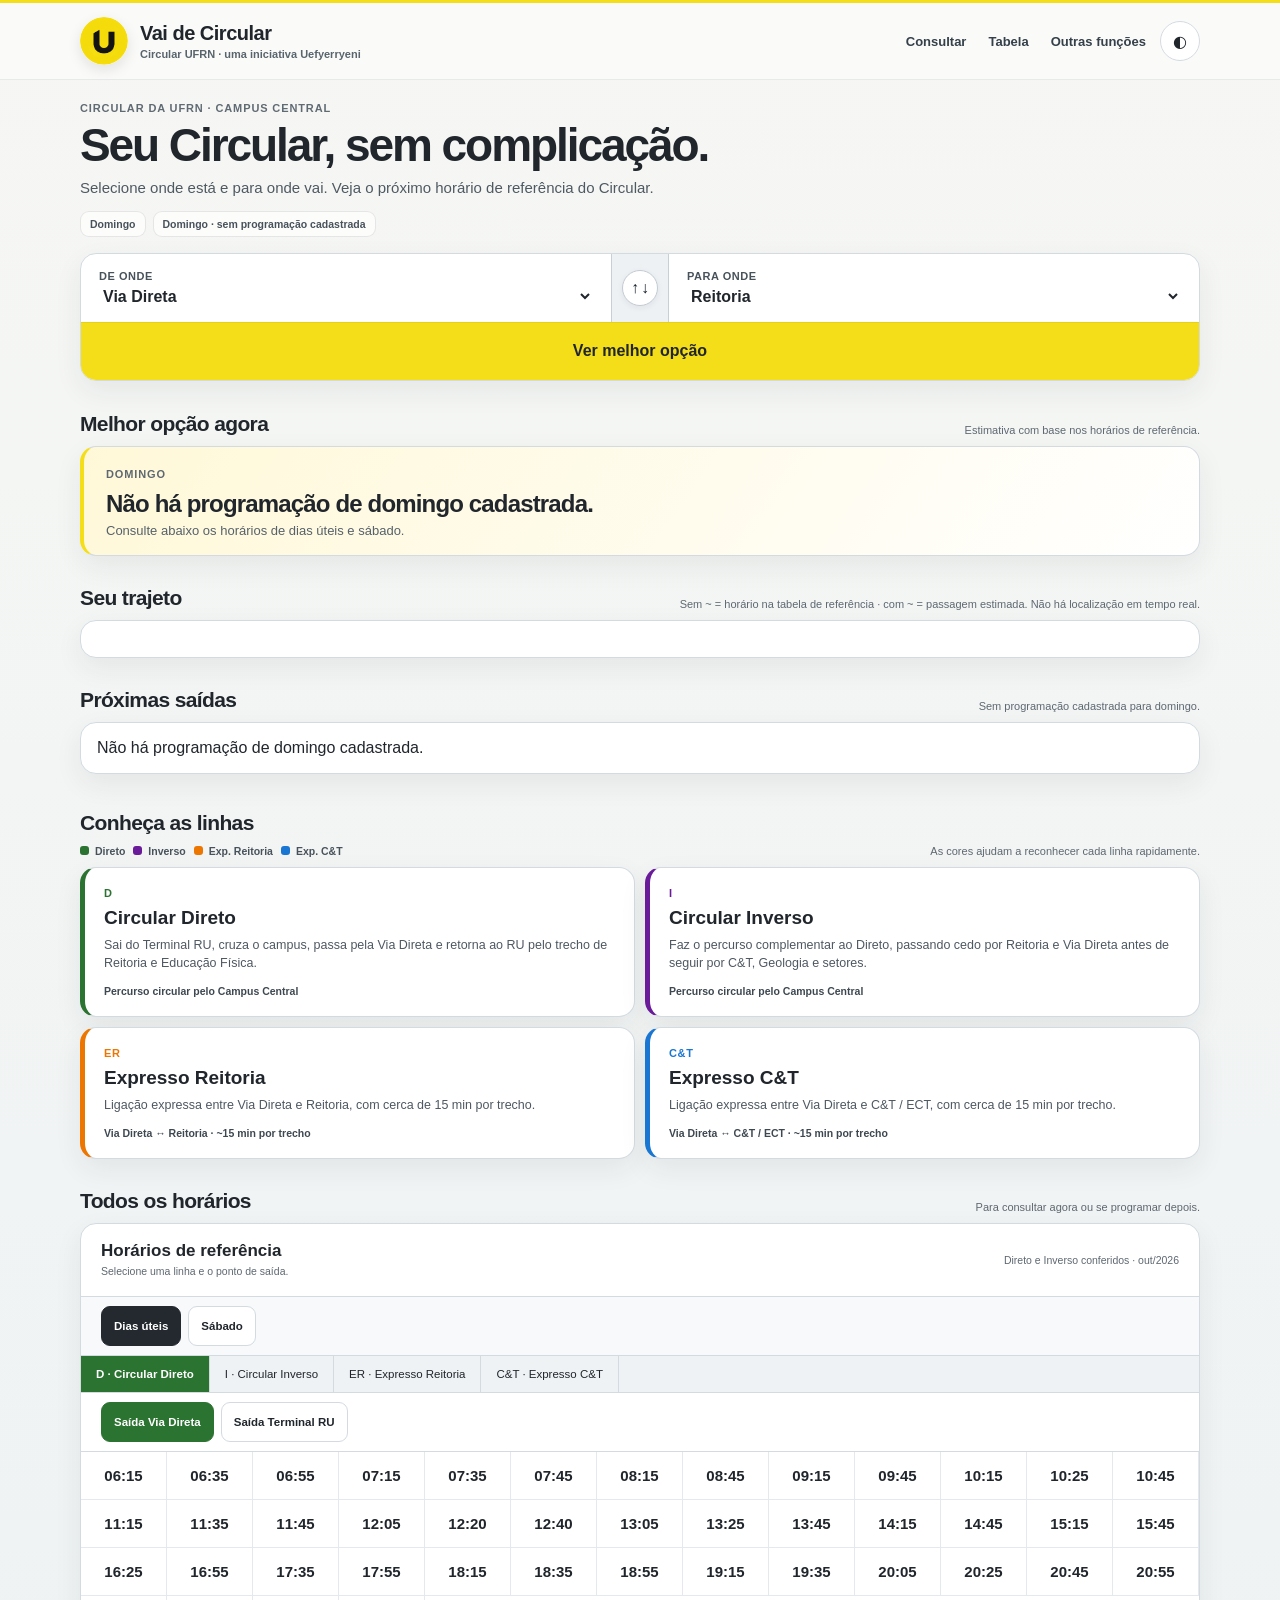
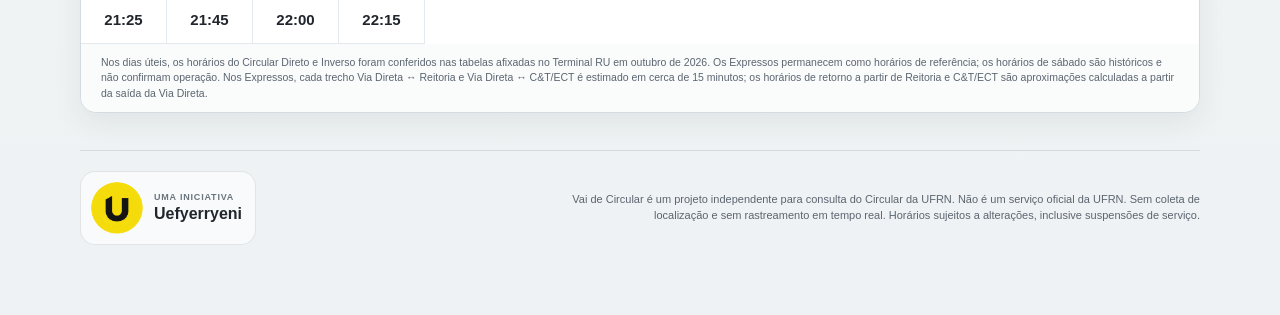
==== commit 4601f675: "Manter página principal apenas para consulta, trajetos, linhas e tabela" ====
--- a/index.html
+++ b/index.html
@@ -1,13 +1,12 @@
-<!doctype html><html lang="pt-BR"><head><meta charset="utf-8"><meta name="viewport" content="width=device-width,initial-scale=1,viewport-fit=cover"><meta name="theme-color" content="#f4dd19"><meta name="description" content="Horários, rotas e estimativas do Circular da UFRN para consulta rápida no navegador."><title>Vai de Circular — Horários e rotas do Circular UFRN</title><meta property="og:type" content="website"><meta property="og:locale" content="pt_BR"><meta property="og:title" content="Vai de Circular — Horários e rotas do Circular UFRN"><meta property="og:description" content="Consulte linhas, horários de referência e trajetos estimados do Circular da UFRN. Projeto independente, gratuito e sem rastreamento em tempo real."><meta property="og:url" content="https://uefyerryeni.github.io/vai-de-circular/"><meta name="twitter:card" content="summary"><link rel="canonical" href="https://uefyerryeni.github.io/vai-de-circular/"><link rel="stylesheet" href="styles.css?v=26"><link rel="stylesheet" href="vdc-modules.css?v=1"><link rel="stylesheet" href="vdc-future.css?v=1"><link rel="stylesheet" href="vdc-simple.css?v=1"></head><body>
-<header class="topbar"><div class="wrap"><a class="brand" href="#" aria-label="Vai de Circular — início"><img class="uefy-logo" src="assets/uefyerryeni-u.png?v=17" alt=""><span class="brandtext"><strong>Vai de Circular</strong><span>Circular UFRN · uma iniciativa Uefyerryeni</span></span></a><nav class="nav"><a href="#consulta">Consultar</a><a href="#horarios">Tabela</a><a href="#extras">Outras funções</a><button class="theme-toggle" id="themeToggle" type="button" aria-label="Alternar tema">◐</button></nav></div></header>
+<!doctype html><html lang="pt-BR"><head><meta charset="utf-8"><meta name="viewport" content="width=device-width,initial-scale=1,viewport-fit=cover"><meta name="theme-color" content="#f4dd19"><meta name="description" content="Horários, rotas e estimativas do Circular da UFRN para consulta rápida no navegador."><title>Vai de Circular — Horários e rotas do Circular UFRN</title><meta property="og:type" content="website"><meta property="og:locale" content="pt_BR"><meta property="og:title" content="Vai de Circular — Horários e rotas do Circular UFRN"><meta property="og:description" content="Consulte linhas, horários de referência e trajetos estimados do Circular da UFRN. Projeto independente, gratuito e sem rastreamento em tempo real."><meta property="og:url" content="https://uefyerryeni.github.io/vai-de-circular/"><meta name="twitter:card" content="summary"><link rel="canonical" href="https://uefyerryeni.github.io/vai-de-circular/"><link rel="stylesheet" href="styles.css?v=26"><link rel="stylesheet" href="vdc-simple.css?v=1"></head><body>
+<header class="topbar"><div class="wrap"><a class="brand" href="#" aria-label="Vai de Circular — início"><img class="uefy-logo" src="assets/uefyerryeni-u.png?v=17" alt=""><span class="brandtext"><strong>Vai de Circular</strong><span>Circular UFRN · uma iniciativa Uefyerryeni</span></span></a><nav class="nav"><a href="#consulta">Consultar</a><a href="#horarios">Tabela</a><a href="extras.html">Outras funções</a><button class="theme-toggle" id="themeToggle" type="button" aria-label="Alternar tema">◐</button></nav></div></header>
 <main>
 <section class="hero" id="consulta"><div class="wrap"><div class="hero-copy"><div class="eyebrow">Circular da UFRN · Campus Central</div><h1>Seu Circular, sem complicação.</h1><p>Selecione onde está e para onde vai. Veja o próximo horário de referência do Circular.</p><div class="status-strip"><span id="serviceBadge">Dias úteis</span><span id="serviceMeta">Direto e Inverso conferidos · out/2026</span></div></div><div id="saturdayNotice" hidden><div class="service-alert" role="alert"><span class="alert-icon" aria-hidden="true">!</span><div><strong>Sábado: não conte com estes horários sem confirmação</strong><p>A tabela de sábado é histórica e não comprova que os ônibus estejam circulando. O serviço pode variar ou ser suspenso sem aviso prévio. Não mostramos recomendações de saída aos sábados. Confirme a operação com os responsáveis pelo transporte antes de sair.</p></div></div></div><div class="planner card"><div class="field"><label for="origin">De onde</label><select id="origin"></select></div><button class="swap" id="swapBtn" type="button" aria-label="Inverter origem e destino"><span class="swap-icon" aria-hidden="true"><span>↑</span><span>↓</span></span></button><div class="field"><label for="dest">Para onde</label><select id="dest"></select></div><button class="go" id="findBtn" type="button">Ver melhor opção</button></div></div></section>
 
 <section class="section" id="resultado"><div class="wrap"><div class="section-head"><h2 id="bestHeading">Melhor opção agora</h2><p>Estimativa com base nos horários de referência.</p></div><div class="best-card card" id="bestCard" aria-live="polite"></div></div></section>
 <section class="section route-section"><div class="wrap"><div class="section-head"><h2>Seu trajeto</h2><p>Sem ~ = horário na tabela de referência · com ~ = passagem estimada. Não há localização em tempo real.</p></div><div class="route-card card" id="routeCard"></div></div></section>
 <section class="section"><div class="wrap"><div class="section-head"><h2 id="departuresHeading">Próximas saídas</h2><p id="departureContext">Próximos horários de referência da Via Direta.</p></div><div class="departures" id="departures"></div></div></section>
-<section class="section vdc-secondary-section" id="extras"><div class="wrap"><div class="section-head"><h2>Outras funções</h2><p>Ferramentas opcionais para quem quiser explorar mais.</p></div><div id="vdc-future" aria-label="Planejador de viagens futuras"></div><div id="vdc-extras" aria-label="Ferramentas adicionais"></div></div></section>
 <section class="section vdc-secondary-section" id="linhas"><div class="wrap"><div class="section-head"><div><h2>Conheça as linhas</h2><div class="line-key"><span style="--c:var(--d)"><i></i>Direto</span><span style="--c:var(--i)"><i></i>Inverso</span><span style="--c:var(--er)"><i></i>Exp. Reitoria</span><span style="--c:var(--ect)"><i></i>Exp. C&T</span></div></div><p>As cores ajudam a reconhecer cada linha rapidamente.</p></div><div class="lines" id="lineCards"></div></div></section>
 <section class="section" id="horarios"><div class="wrap"><div class="section-head"><h2>Todos os horários</h2><p>Para consultar agora ou se programar depois.</p></div><div class="schedule card"><div class="schedule-intro"><div><h3>Horários de referência</h3><span>Selecione uma linha e o ponto de saída.</span></div><span id="scheduleStatus">Direto e Inverso conferidos · out/2026</span></div><div class="day-tabs" id="dayTabs"></div><div id="scheduleSaturdayNotice" hidden><div class="service-alert" role="alert"><span class="alert-icon" aria-hidden="true">!</span><div><strong>Atenção: circulação aos sábados não confirmada</strong><p>Os horários exibidos são apenas referências e podem variar. As linhas podem ter a operação reduzida ou suspensa sem aviso prévio ao passageiro. Não há confirmação em tempo real. Antes de sair, procure confirmar a operação nos canais oficiais da STTU ou da UFRN.</p></div></div></div><div class="schedule-tabs" id="scheduleTabs"></div><div class="schedule-toolbar" id="terminalTabs"></div><div class="times-grid" id="timesGrid"></div><div class="schedule-foot">Nos dias úteis, os horários do Circular Direto e Inverso foram conferidos nas tabelas afixadas no Terminal RU em outubro de 2026. Os Expressos permanecem como horários de referência; os horários de sábado são históricos e não confirmam operação. Nos Expressos, cada trecho Via Direta ↔ Reitoria e Via Direta ↔ C&T/ECT é estimado em cerca de 15 minutos; os horários de retorno a partir de Reitoria e C&T/ECT são aproximações calculadas a partir da saída da Via Direta.</div></div></div></section>
 <section class="about vdc-secondary-section" id="sobre"><div class="wrap"><div class="about-line"><a class="initiative-card" href="https://uefyerryeni.github.io/" target="_blank" rel="noopener"><img class="uefy-logo" src="assets/uefyerryeni-u.png?v=17" alt="Marca Uefyerryeni"><span><small>Uma iniciativa</small><strong>Uefyerryeni</strong></span></a><span class="about-copy">Vai de Circular é um projeto independente para consulta do Circular da UFRN. Não é um serviço oficial da UFRN. Sem coleta de localização e sem rastreamento em tempo real. Horários sujeitos a alterações, inclusive suspensões de serviço.</span></div></div></section>
-</main><button class="to-top" id="toTop" type="button" aria-label="Voltar ao início">↑</button><script src="app-data.js?v=23"></script><script src="app.js?v=27"></script><script>window.VDC_FEATURES={favorites:true,stopDepartures:true,serviceStatus:true,sharing:true,futurePlanner:true};</script><script src="vdc-modules.js?v=1"></script><script src="vdc-future.js?v=1"></script></body></html>+</main><button class="to-top" id="toTop" type="button" aria-label="Voltar ao início">↑</button><script src="app-data.js?v=23"></script><script src="app.js?v=27"></script></body></html>
--- a/vdc-simple.css
+++ b/vdc-simple.css
@@ -0,0 +1,19 @@
+/* VDC: consulta simples na primeira tela; extras por aba do cabeçalho */
+#extras{display:none}
+#extras:target{display:block}
+#consulta,#resultado,#extras,#horarios{scroll-margin-top:94px}
+.topbar .nav{flex-wrap:nowrap}
+.topbar .nav a{white-space:nowrap}
+.hero{padding-top:22px}
+.hero h1{font-size:clamp(30px,4.7vw,46px)}
+.vdc-secondary-section{padding-top:22px}
+@media(max-width:690px){
+ .topbar .wrap{height:auto;min-height:70px;flex-wrap:wrap;padding:9px 0 8px;gap:7px}
+ .topbar .brand{flex:1 1 100%}
+ .topbar .nav{width:100%;justify-content:space-between;margin-left:0;gap:3px}
+ .topbar .nav a{min-height:38px;flex:1;text-align:center;justify-content:center;padding:0 5px;font-size:12px}
+ .topbar .theme-toggle{flex:0 0 40px}
+ #consulta,#resultado,#extras,#horarios{scroll-margin-top:136px}
+ .hero{padding-top:16px}
+ .hero-copy{margin-bottom:12px}
+}
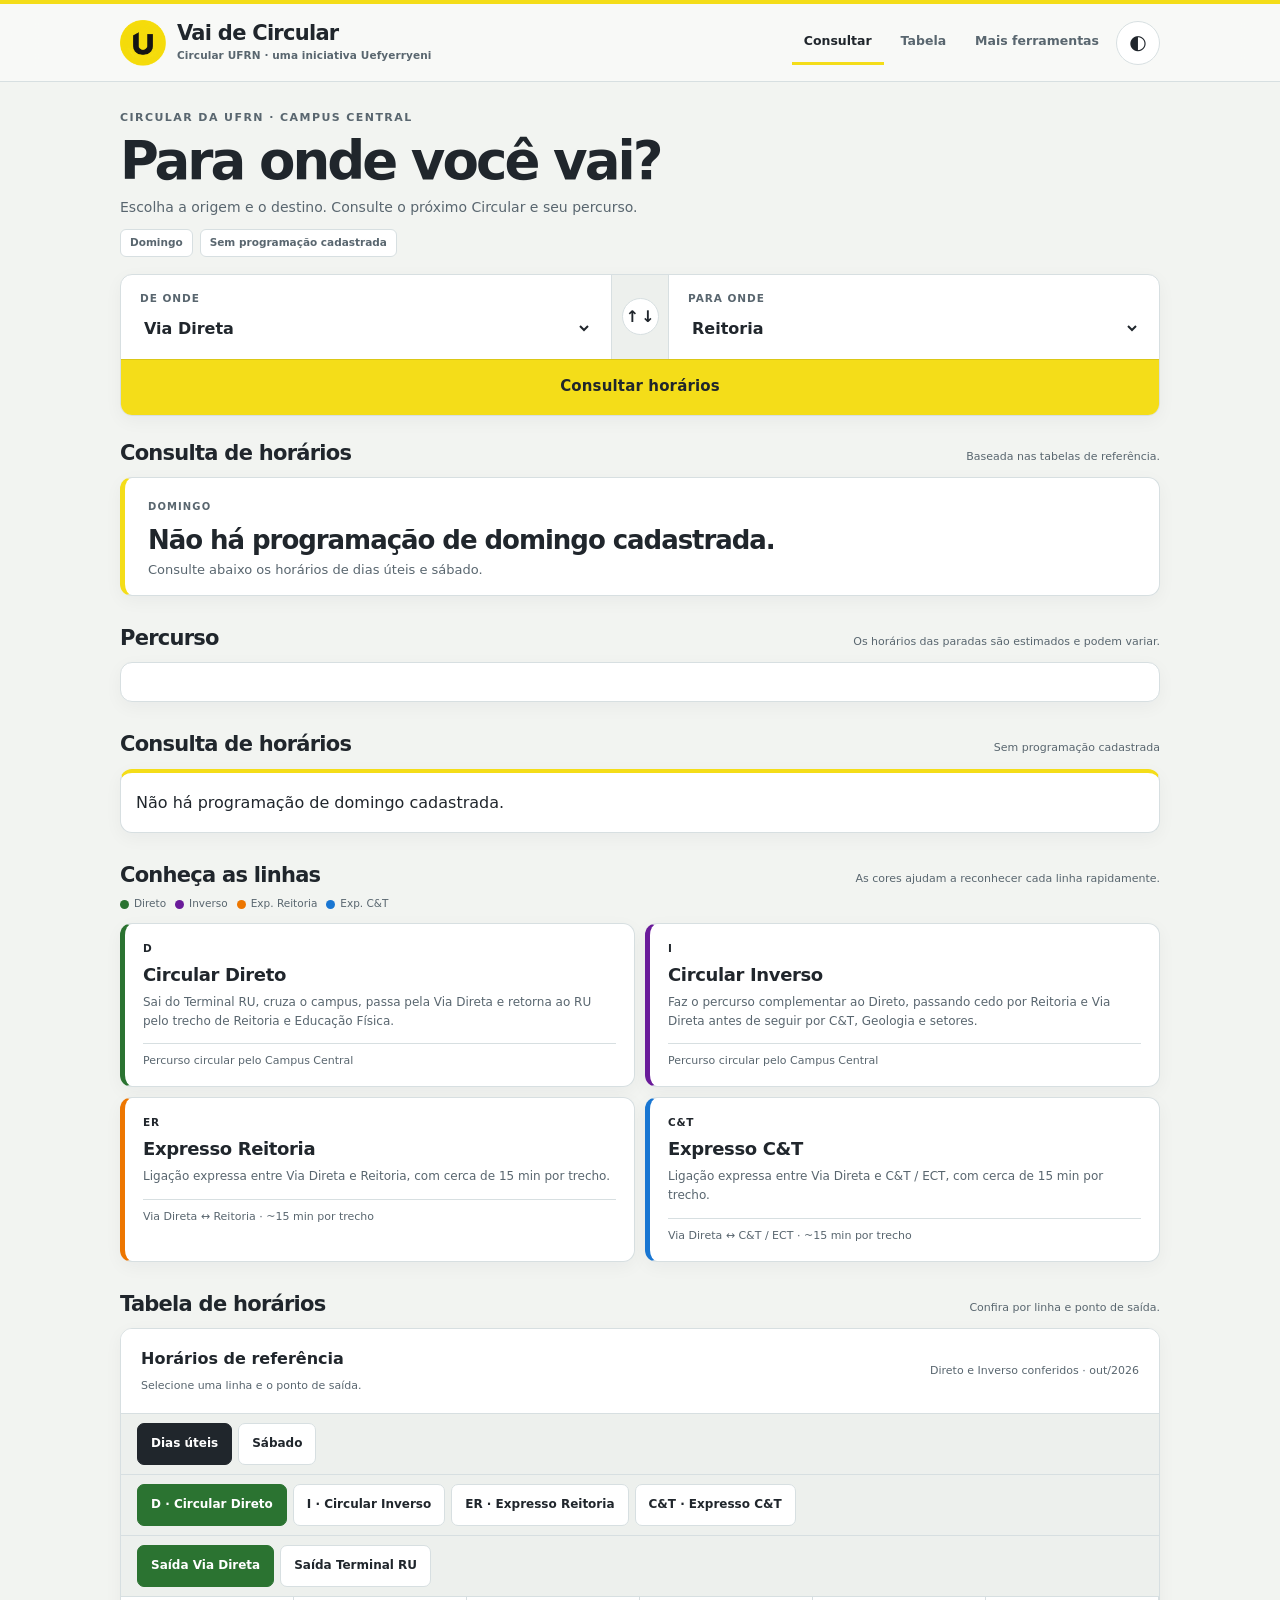
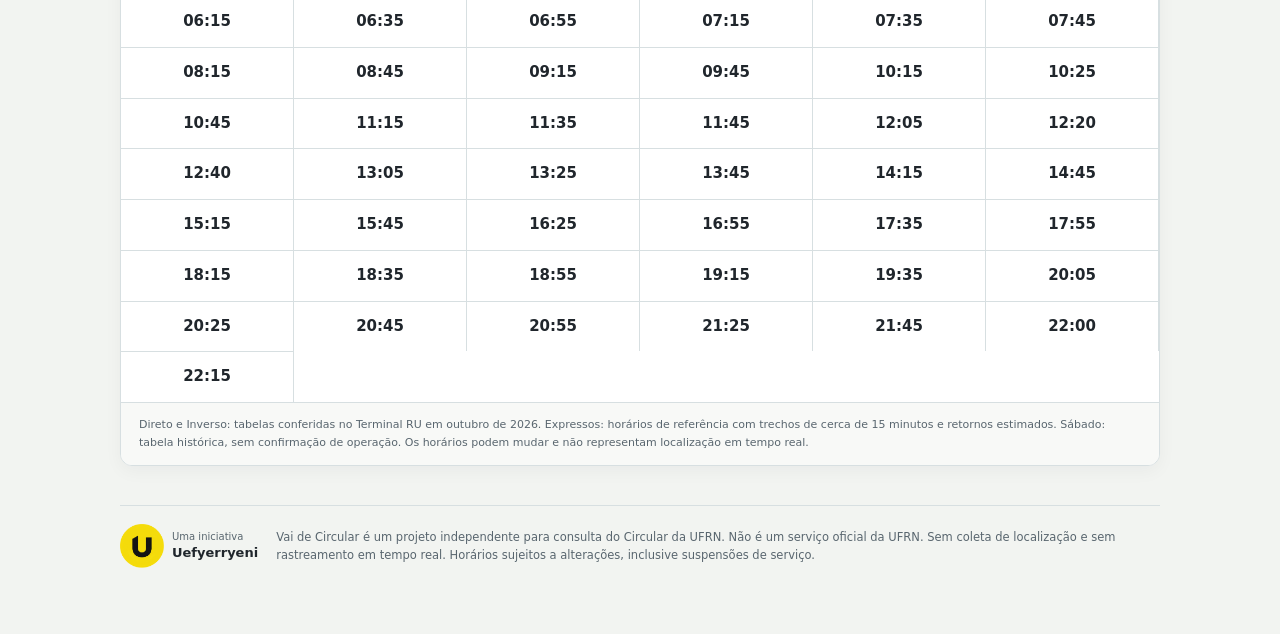
==== commit 69f11531: "Aplicar Swiss Design e textos objetivos à consulta principal" ====
--- a/index.html
+++ b/index.html
@@ -1,12 +1,12 @@
-<!doctype html><html lang="pt-BR"><head><meta charset="utf-8"><meta name="viewport" content="width=device-width,initial-scale=1,viewport-fit=cover"><meta name="theme-color" content="#f4dd19"><meta name="description" content="Horários, rotas e estimativas do Circular da UFRN para consulta rápida no navegador."><title>Vai de Circular — Horários e rotas do Circular UFRN</title><meta property="og:type" content="website"><meta property="og:locale" content="pt_BR"><meta property="og:title" content="Vai de Circular — Horários e rotas do Circular UFRN"><meta property="og:description" content="Consulte linhas, horários de referência e trajetos estimados do Circular da UFRN. Projeto independente, gratuito e sem rastreamento em tempo real."><meta property="og:url" content="https://uefyerryeni.github.io/vai-de-circular/"><meta name="twitter:card" content="summary"><link rel="canonical" href="https://uefyerryeni.github.io/vai-de-circular/"><link rel="stylesheet" href="styles.css?v=26"><link rel="stylesheet" href="vdc-simple.css?v=1"></head><body>
-<header class="topbar"><div class="wrap"><a class="brand" href="#" aria-label="Vai de Circular — início"><img class="uefy-logo" src="assets/uefyerryeni-u.png?v=17" alt=""><span class="brandtext"><strong>Vai de Circular</strong><span>Circular UFRN · uma iniciativa Uefyerryeni</span></span></a><nav class="nav"><a href="#consulta">Consultar</a><a href="#horarios">Tabela</a><a href="extras.html">Outras funções</a><button class="theme-toggle" id="themeToggle" type="button" aria-label="Alternar tema">◐</button></nav></div></header>
+<!doctype html><html lang="pt-BR"><head><meta charset="utf-8"><meta name="viewport" content="width=device-width,initial-scale=1,viewport-fit=cover"><meta name="theme-color" content="#f4dd19"><meta name="description" content="Horários, rotas e estimativas do Circular da UFRN para consulta rápida no navegador."><title>Vai de Circular — Horários e rotas do Circular UFRN</title><meta property="og:type" content="website"><meta property="og:locale" content="pt_BR"><meta property="og:title" content="Vai de Circular — Horários e rotas do Circular UFRN"><meta property="og:description" content="Consulte linhas, horários de referência e trajetos estimados do Circular da UFRN. Projeto independente, gratuito e sem rastreamento em tempo real."><meta property="og:url" content="https://uefyerryeni.github.io/vai-de-circular/"><meta name="twitter:card" content="summary"><link rel="canonical" href="https://uefyerryeni.github.io/vai-de-circular/"><link rel="stylesheet" href="swiss.css?v=1"></head><body>
+<header class="topbar"><div class="wrap"><a class="brand" href="#" aria-label="Vai de Circular — início"><img class="uefy-logo" src="assets/uefyerryeni-u.png?v=17" alt=""><span class="brandtext"><strong>Vai de Circular</strong><span>Circular UFRN · uma iniciativa Uefyerryeni</span></span></a><nav class="nav"><a href="#consulta" aria-current="page">Consultar</a><a href="#horarios">Tabela</a><a href="extras.html">Mais ferramentas</a><button class="theme-toggle" id="themeToggle" type="button" aria-label="Alternar tema">◐</button></nav></div></header>
 <main>
-<section class="hero" id="consulta"><div class="wrap"><div class="hero-copy"><div class="eyebrow">Circular da UFRN · Campus Central</div><h1>Seu Circular, sem complicação.</h1><p>Selecione onde está e para onde vai. Veja o próximo horário de referência do Circular.</p><div class="status-strip"><span id="serviceBadge">Dias úteis</span><span id="serviceMeta">Direto e Inverso conferidos · out/2026</span></div></div><div id="saturdayNotice" hidden><div class="service-alert" role="alert"><span class="alert-icon" aria-hidden="true">!</span><div><strong>Sábado: não conte com estes horários sem confirmação</strong><p>A tabela de sábado é histórica e não comprova que os ônibus estejam circulando. O serviço pode variar ou ser suspenso sem aviso prévio. Não mostramos recomendações de saída aos sábados. Confirme a operação com os responsáveis pelo transporte antes de sair.</p></div></div></div><div class="planner card"><div class="field"><label for="origin">De onde</label><select id="origin"></select></div><button class="swap" id="swapBtn" type="button" aria-label="Inverter origem e destino"><span class="swap-icon" aria-hidden="true"><span>↑</span><span>↓</span></span></button><div class="field"><label for="dest">Para onde</label><select id="dest"></select></div><button class="go" id="findBtn" type="button">Ver melhor opção</button></div></div></section>
+<section class="hero" id="consulta"><div class="wrap"><div class="hero-copy"><div class="eyebrow">Circular da UFRN · Campus Central</div><h1>Para onde você vai?</h1><p>Escolha a origem e o destino. Consulte o próximo Circular e seu percurso.</p><div class="status-strip"><span id="serviceBadge">Dias úteis</span><span id="serviceMeta">Direto e Inverso conferidos · out/2026</span></div></div><div id="saturdayNotice" hidden><div class="service-alert" role="alert"><span class="alert-icon" aria-hidden="true">!</span><div><strong>Sábado: não conte com estes horários sem confirmação</strong><p>A operação não está confirmada. A tabela de sábado é histórica e pode não representar os ônibus em circulação.</p></div></div></div><div class="planner card"><div class="field"><label for="origin">De onde</label><select id="origin"></select></div><button class="swap" id="swapBtn" type="button" aria-label="Inverter origem e destino"><span class="swap-icon" aria-hidden="true"><span>↑</span><span>↓</span></span></button><div class="field"><label for="dest">Para onde</label><select id="dest"></select></div><button class="go" id="findBtn" type="button">Consultar horários</button></div></div></section>
 
-<section class="section" id="resultado"><div class="wrap"><div class="section-head"><h2 id="bestHeading">Melhor opção agora</h2><p>Estimativa com base nos horários de referência.</p></div><div class="best-card card" id="bestCard" aria-live="polite"></div></div></section>
-<section class="section route-section"><div class="wrap"><div class="section-head"><h2>Seu trajeto</h2><p>Sem ~ = horário na tabela de referência · com ~ = passagem estimada. Não há localização em tempo real.</p></div><div class="route-card card" id="routeCard"></div></div></section>
-<section class="section"><div class="wrap"><div class="section-head"><h2 id="departuresHeading">Próximas saídas</h2><p id="departureContext">Próximos horários de referência da Via Direta.</p></div><div class="departures" id="departures"></div></div></section>
+<section class="section" id="resultado"><div class="wrap"><div class="section-head"><h2 id="bestHeading">Melhor opção estimada</h2><p>Baseada nas tabelas de referência.</p></div><div class="best-card card" id="bestCard" aria-live="polite"></div></div></section>
+<section class="section route-section"><div class="wrap"><div class="section-head"><h2>Percurso</h2><p>Os horários das paradas são estimados e podem variar.</p></div><div class="route-card card" id="routeCard"></div></div></section>
+<section class="section"><div class="wrap"><div class="section-head"><h2 id="departuresHeading">Próximos horários</h2><p id="departureContext">Passagens na parada de origem selecionada.</p></div><div class="departures" id="departures"></div></div></section>
 <section class="section vdc-secondary-section" id="linhas"><div class="wrap"><div class="section-head"><div><h2>Conheça as linhas</h2><div class="line-key"><span style="--c:var(--d)"><i></i>Direto</span><span style="--c:var(--i)"><i></i>Inverso</span><span style="--c:var(--er)"><i></i>Exp. Reitoria</span><span style="--c:var(--ect)"><i></i>Exp. C&T</span></div></div><p>As cores ajudam a reconhecer cada linha rapidamente.</p></div><div class="lines" id="lineCards"></div></div></section>
-<section class="section" id="horarios"><div class="wrap"><div class="section-head"><h2>Todos os horários</h2><p>Para consultar agora ou se programar depois.</p></div><div class="schedule card"><div class="schedule-intro"><div><h3>Horários de referência</h3><span>Selecione uma linha e o ponto de saída.</span></div><span id="scheduleStatus">Direto e Inverso conferidos · out/2026</span></div><div class="day-tabs" id="dayTabs"></div><div id="scheduleSaturdayNotice" hidden><div class="service-alert" role="alert"><span class="alert-icon" aria-hidden="true">!</span><div><strong>Atenção: circulação aos sábados não confirmada</strong><p>Os horários exibidos são apenas referências e podem variar. As linhas podem ter a operação reduzida ou suspensa sem aviso prévio ao passageiro. Não há confirmação em tempo real. Antes de sair, procure confirmar a operação nos canais oficiais da STTU ou da UFRN.</p></div></div></div><div class="schedule-tabs" id="scheduleTabs"></div><div class="schedule-toolbar" id="terminalTabs"></div><div class="times-grid" id="timesGrid"></div><div class="schedule-foot">Nos dias úteis, os horários do Circular Direto e Inverso foram conferidos nas tabelas afixadas no Terminal RU em outubro de 2026. Os Expressos permanecem como horários de referência; os horários de sábado são históricos e não confirmam operação. Nos Expressos, cada trecho Via Direta ↔ Reitoria e Via Direta ↔ C&T/ECT é estimado em cerca de 15 minutos; os horários de retorno a partir de Reitoria e C&T/ECT são aproximações calculadas a partir da saída da Via Direta.</div></div></div></section>
+<section class="section" id="horarios"><div class="wrap"><div class="section-head"><h2>Tabela de horários</h2><p>Confira por linha e ponto de saída.</p></div><div class="schedule card"><div class="schedule-intro"><div><h3>Horários de referência</h3><span>Selecione uma linha e o ponto de saída.</span></div><span id="scheduleStatus">Direto e Inverso conferidos · out/2026</span></div><div class="day-tabs" id="dayTabs"></div><div id="scheduleSaturdayNotice" hidden><div class="service-alert" role="alert"><span class="alert-icon" aria-hidden="true">!</span><div><strong>Atenção: circulação aos sábados não confirmada</strong><p>Horários históricos, sem confirmação de circulação. A operação pode variar ou ser suspensa. Confirme antes de sair.</p></div></div></div><div class="schedule-tabs" id="scheduleTabs"></div><div class="schedule-toolbar" id="terminalTabs"></div><div class="times-grid" id="timesGrid"></div><div class="schedule-foot">Direto e Inverso: tabelas conferidas no Terminal RU em outubro de 2026. Expressos: horários de referência com trechos de cerca de 15 minutos e retornos estimados. Sábado: tabela histórica, sem confirmação de operação. Os horários podem mudar e não representam localização em tempo real.</div></div></div></section>
 <section class="about vdc-secondary-section" id="sobre"><div class="wrap"><div class="about-line"><a class="initiative-card" href="https://uefyerryeni.github.io/" target="_blank" rel="noopener"><img class="uefy-logo" src="assets/uefyerryeni-u.png?v=17" alt="Marca Uefyerryeni"><span><small>Uma iniciativa</small><strong>Uefyerryeni</strong></span></a><span class="about-copy">Vai de Circular é um projeto independente para consulta do Circular da UFRN. Não é um serviço oficial da UFRN. Sem coleta de localização e sem rastreamento em tempo real. Horários sujeitos a alterações, inclusive suspensões de serviço.</span></div></div></section>
-</main><button class="to-top" id="toTop" type="button" aria-label="Voltar ao início">↑</button><script src="app-data.js?v=23"></script><script src="app.js?v=27"></script></body></html>+</main><button class="to-top" id="toTop" type="button" aria-label="Voltar ao início">↑</button><script src="app-data.js?v=23"></script><script src="vdc-core.js?v=2"></script><script src="app.js?v=32"></script></body></html>
--- a/swiss.css
+++ b/swiss.css
@@ -0,0 +1,239 @@
+/* UEFY / Vai de Circular — Swiss Transit Design System v1.3
+   Fonte única de estilos. Navegação translúcida; conteúdo sempre sólido e legível. */
+:root{
+ --yellow:#f4dd19;--text:#20262c;--muted:#59666f;--bg:#f2f4f1;--surface:#fff;--rule:#d7dfe1;
+ --soft:#edf0ed;--raised:#f8f9f7;--shadow:0 5px 18px rgba(18,32,41,.045);
+ --d:#2b7331;--i:#6a1b9a;--er:#ed7600;--ect:#1976d2;
+ --radius:12px;--max:1040px;
+ color-scheme:light;
+}
+body.dark{
+ --text:#eff3f5;--muted:#b9c6cc;--bg:#12181b;--surface:#20272b;--rule:#43515a;
+ --soft:#182126;--raised:#263037;--shadow:0 6px 24px rgba(0,0,0,.14);
+ color-scheme:dark;
+}
+*{box-sizing:border-box}
+html{scroll-behavior:smooth;scroll-padding-top:126px}
+body{margin:0;color:var(--text);background:var(--bg);font-family:Inter,system-ui,-apple-system,"Segoe UI",Roboto,Arial,sans-serif;line-height:1.45;min-height:100vh}
+button,select,input{font:inherit}
+button{cursor:pointer}
+button:disabled{cursor:not-allowed;opacity:.6}
+a{color:inherit}
+button:focus-visible,a:focus-visible,select:focus-visible,input:focus-visible{outline:3px solid #ccae00;outline-offset:3px}
+body.dark button:focus-visible,body.dark a:focus-visible,body.dark select:focus-visible,body.dark input:focus-visible{outline-color:var(--yellow)}
+.wrap{width:min(var(--max),calc(100% - 40px));margin:0 auto}
+.card{background:var(--surface);border:1px solid var(--rule);border-radius:var(--radius);box-shadow:var(--shadow)}
+.topbar{position:sticky;top:0;z-index:40;background:rgba(249,250,248,.91);-webkit-backdrop-filter:blur(16px);backdrop-filter:blur(16px);border-top:4px solid var(--yellow);border-bottom:1px solid var(--rule)}
+body.dark .topbar{background:rgba(21,28,32,.94)}
+.topbar .wrap{min-height:77px;display:flex;align-items:center;gap:20px}
+.brand{display:flex;align-items:center;gap:11px;text-decoration:none;min-width:0}
+.uefy-logo{width:46px;height:46px;object-fit:contain;flex:0 0 46px}
+.brandtext{min-width:0}
+.brandtext strong{display:block;font-size:21px;font-weight:850;letter-spacing:-.035em;line-height:1.1}
+.brandtext span{display:block;color:var(--muted);font-weight:650;font-size:10.5px;letter-spacing:.01em;margin-top:3px}
+.nav{margin-left:auto;display:flex;align-items:center;gap:5px}
+.nav a{display:flex;align-items:center;justify-content:center;text-decoration:none;color:var(--muted);font-size:12.5px;font-weight:750;white-space:nowrap;padding:11px 12px;min-height:44px;border-bottom:3px solid transparent}
+.nav a:hover,.nav a[aria-current=page]{color:var(--text);border-bottom-color:var(--yellow)}
+.theme-toggle{width:44px;height:44px;flex:0 0 44px;border:1px solid var(--rule);background:var(--surface);color:var(--text);border-radius:50%;font-size:20px;display:grid;place-items:center}
+.theme-toggle:hover{background:var(--raised)}
+.hero{padding:28px 0 10px}
+.hero-copy{margin-bottom:17px;max-width:750px}
+.eyebrow{font-size:11px;text-transform:uppercase;font-weight:850;letter-spacing:.13em;color:var(--muted)}
+.hero h1{font-size:clamp(33px,5vw,53px);font-weight:850;letter-spacing:-.055em;line-height:1.06;margin:7px 0 8px}
+.hero p{margin:0;font-size:14px;color:var(--muted)}
+.status-strip{margin-top:12px;display:flex;align-items:center;flex-wrap:wrap;gap:7px}
+.status-strip span{font-size:10.5px;font-weight:700;color:var(--muted);border:1px solid var(--rule);padding:5px 9px;border-radius:6px;background:var(--surface)}
+.planner{display:grid;grid-template-columns:minmax(0,1fr) 58px minmax(0,1fr);align-items:stretch;overflow:visible}
+.planner .field{min-width:0;padding:16px 19px}
+.planner .field:first-child{grid-column:1;grid-row:1}
+.planner .field:nth-of-type(2){grid-column:3;grid-row:1}
+.field label{display:block;font-size:10.5px;text-transform:uppercase;font-weight:850;letter-spacing:.09em;color:var(--muted);margin-bottom:8px}
+.field select{width:100%;max-width:100%;font-size:16px;font-weight:700;border:0;background:transparent;color:var(--text);padding:4px 0}
+.swap{grid-column:2;grid-row:1;border:0;border-inline:1px solid var(--rule);background:var(--soft);color:var(--text);display:grid;place-items:center;padding:0}
+.swap-icon{display:flex;align-items:center;justify-content:center;gap:2px;width:37px;height:37px;border-radius:50%;border:1px solid var(--rule);background:var(--surface);font-size:16px;font-weight:850}
+.swap-icon span{line-height:1}
+.go,.planner .go{grid-column:1/-1;grid-row:2;min-height:56px;width:100%;background:var(--yellow);color:#20262c;border:0;border-top:1px solid rgba(0,0,0,.1);font-weight:850;font-size:15px;letter-spacing:.01em;border-radius:0 0 11px 11px}
+.go:hover,.vdc-future-go:hover,.vdc-action:hover{filter:brightness(.96)}
+body.dark .go,body.dark .planner .go{color:#20262c}
+.section{padding:15px 0}
+.section-head{display:flex;align-items:baseline;justify-content:space-between;flex-wrap:wrap;gap:8px 18px;margin-bottom:11px}
+.section-head h2{font-size:21px;font-weight:850;letter-spacing:-.035em;line-height:1.2;margin:0}
+.section-head p{margin:0;font-size:11px;color:var(--muted)}
+.best-card{--best-color:var(--yellow);--best-soft:var(--raised);--best-soft-dark:var(--raised);border-left:5px solid var(--best-color);background:var(--surface);overflow:hidden}
+.best-top{padding:22px 23px 15px;display:grid;grid-template-columns:minmax(0,1fr) auto;gap:16px;align-items:center}
+.result-kicker{font-size:10px;letter-spacing:.11em;font-weight:850;text-transform:uppercase;color:var(--muted);margin-bottom:11px}
+.line-row{display:flex;align-items:center;gap:13px}
+.line-chip,.alt-badge{background:var(--c);color:#fff;display:grid;place-items:center;font-weight:850;flex-shrink:0}
+.line-chip{width:51px;height:51px;font-size:11px;border-radius:7px}
+.alt-badge{width:34px;height:34px;font-size:10px;border-radius:5px}
+.line-chip.er,.alt-badge.er{color:#20262c}
+.result-title{margin:0;font-size:clamp(19px,2.6vw,26px);font-weight:850;letter-spacing:-.04em;line-height:1.15}
+.route-name{color:var(--muted);font-size:13px;margin-top:6px}
+.eta{text-align:right}
+.eta strong{display:block;font-size:clamp(24px,3vw,37px);font-variant-numeric:tabular-nums;letter-spacing:-.05em;line-height:1.15}
+.eta span{display:block;color:var(--muted);font-size:11px;max-width:245px;margin-top:4px}
+.action-row{display:flex;flex-wrap:wrap;gap:8px;padding:0 23px 19px}
+.secondary{display:inline-flex;align-items:center;justify-content:center;padding:10px 15px;border:1px solid var(--rule);background:var(--raised);color:var(--text);min-height:44px;border-radius:8px;font-weight:750;font-size:12px;text-decoration:none}
+.secondary:hover{border-color:var(--muted)}
+.alternatives{display:none;padding:0 22px 16px}
+.alternatives.show{display:block}
+.alt-item{width:100%;display:grid;grid-template-columns:auto minmax(0,1fr) auto;gap:11px;align-items:center;text-align:left;background:var(--raised);color:var(--text);border:1px solid var(--rule);border-radius:8px;margin-top:8px;padding:10px}
+.alt-item b{font-size:12.5px}
+.alt-item small{display:block;font-size:11px;color:var(--muted);line-height:1.4}
+.alt-time{text-align:right;font-size:12px;font-weight:750}
+.route-card{padding:19px 22px}
+.route-summary{display:flex;align-items:center;gap:10px;margin-bottom:14px}
+.route-summary .line-chip{width:35px;height:35px;font-size:10px}
+.route-summary b{font-size:14px}
+.route-summary span:not(.line-chip){color:var(--muted);font-size:11px}
+.timeline{position:relative}
+.stop{display:grid;grid-template-columns:22px minmax(0,1fr) auto;gap:9px;min-height:49px;position:relative;align-items:start}
+.stop:before{content:"";position:absolute;width:2px;background:var(--c);left:6px;top:13px;bottom:-4px}
+.stop:last-child:before{display:none}
+.node{width:14px;height:14px;margin-top:4px;border-radius:50%;border:3px solid var(--c);background:var(--surface);position:relative;z-index:1}
+.stop.major .node{background:var(--c)}
+.stop b{font-size:12.5px}
+.stop small{display:block;color:var(--muted);font-size:11px}
+.stop time{font-size:12px;font-weight:750;color:var(--text);font-variant-numeric:tabular-nums}
+.estimate-note{font-size:11.5px;color:var(--muted);line-height:1.55;margin-top:5px;padding-top:12px;border-top:1px solid var(--rule)}
+.departures{display:grid;grid-template-columns:repeat(4,minmax(0,1fr));gap:10px}
+.departure{min-height:113px;padding:17px 15px;border-top:4px solid var(--c,var(--yellow))}
+.departure .code{font-size:11px;font-weight:850;color:var(--text)}
+.departure time{display:block;font-size:30px;font-weight:850;letter-spacing:-.05em;font-variant-numeric:tabular-nums;margin:5px 0}
+.departure span{display:block;font-weight:700;font-size:12px}
+.departure small{display:block;color:var(--muted);font-size:10.5px;margin-top:4px}
+.departure-empty{grid-column:1/-1;min-height:0;line-height:1.6}
+.lines{display:grid;grid-template-columns:repeat(2,minmax(0,1fr));gap:10px}
+.line-key{display:flex;flex-wrap:wrap;gap:9px;margin-top:8px}
+.line-key span{display:flex;align-items:center;gap:5px;font-size:10.5px;color:var(--muted)}
+.line-key i{width:9px;height:9px;display:inline-block;background:var(--c);border-radius:50%}
+.line-card{padding:17px 18px;border-left:5px solid var(--c)}
+.line-card .line-code{font-size:10.5px;font-weight:850;letter-spacing:.07em}
+.line-card h3{margin:6px 0 5px;font-size:18px;font-weight:850;letter-spacing:-.02em}
+.line-card p{margin:0;font-size:12px;color:var(--muted);line-height:1.55}
+.line-note{border-top:1px solid var(--rule);padding-top:9px;margin-top:13px;font-size:11px;color:var(--muted)}
+.schedule{overflow:hidden;--schedule-color:var(--d)}
+.schedule-intro{display:flex;align-items:center;justify-content:space-between;gap:14px;padding:18px 20px;background:var(--surface)}
+.schedule-intro h3{margin:0 0 2px;font-size:16px}
+.schedule-intro span{font-size:11px;color:var(--muted)}
+.day-tabs,.schedule-tabs,.schedule-toolbar{display:flex;align-items:center;gap:6px;padding:9px 16px;overflow-x:auto;scrollbar-width:thin;border-top:1px solid var(--rule);background:var(--soft)}
+.day-tabs button,.schedule-tabs button,.schedule-toolbar button{flex:0 0 auto;min-height:42px;padding:8px 13px;border:1px solid var(--rule);background:var(--surface);color:var(--text);font-weight:750;font-size:12px;border-radius:7px}
+.day-tabs button.active{background:var(--text);color:var(--surface);border-color:var(--text)}
+.schedule-tabs button.active,.schedule-toolbar button.active{background:var(--schedule-color);color:#fff;border-color:var(--schedule-color)}
+.schedule[data-line="ER"] .schedule-tabs button.active,.schedule[data-line="ER"] .schedule-toolbar button.active{color:#20262c}
+.times-grid{display:grid;grid-template-columns:repeat(6,minmax(0,1fr));background:var(--surface)}
+.time{padding:14px 5px;text-align:center;font-variant-numeric:tabular-nums;font-size:15px;font-weight:750;border-top:1px solid var(--rule);border-right:1px solid var(--rule)}
+.time.next{background:var(--schedule-color);color:#fff;font-weight:850}
+.schedule[data-line="ER"] .time.next{color:#20262c}
+.time-empty{grid-column:1/-1;text-align:left;padding:18px}
+.schedule-foot{padding:13px 18px;background:var(--raised);border-top:1px solid var(--rule);font-size:11px;color:var(--muted);line-height:1.65}
+.about{padding:24px 0 66px}
+.about-line{display:flex;align-items:center;gap:18px;border-top:1px solid var(--rule);padding-top:18px}
+.initiative-card{display:flex;align-items:center;gap:8px;text-decoration:none;flex-shrink:0}
+.initiative-card .uefy-logo{width:44px;height:44px;flex-basis:44px}
+.initiative-card small{display:block;font-size:10px;color:var(--muted)}
+.initiative-card strong{display:block;font-size:13px}
+.about-copy{font-size:11.5px;line-height:1.6;color:var(--muted)}
+.to-top{position:fixed;bottom:23px;right:23px;z-index:45;width:46px;height:46px;background:var(--yellow);color:#20262c;border:1px solid rgba(0,0,0,.2);box-shadow:var(--shadow);border-radius:50%;font-size:25px;font-weight:850;display:none;place-items:center}
+.to-top.show{display:grid}
+.service-alert{display:flex;gap:12px;align-items:start;padding:13px 15px;border:1px solid #b58b34;border-left:5px solid #b58b34;background:#fff1ce;color:#4b3100;border-radius:9px;margin:13px 0}
+.service-alert[hidden],#saturdayNotice[hidden],#scheduleSaturdayNotice[hidden]{display:none}
+.service-alert .alert-icon{background:#4b3100;color:#fff;border-radius:50%;flex:0 0 26px;width:26px;height:26px;display:grid;place-items:center;font-size:15px;font-weight:900}
+.service-alert strong{font-size:13px;line-height:1.4}
+.service-alert p{font-size:12px;line-height:1.5;margin:4px 0 0;color:inherit}
+#scheduleSaturdayNotice{padding:0 15px}
+body.dark .service-alert{background:#3b2b16;border-color:#caa456;color:#ffe7ae}
+body.dark .service-alert .alert-icon{background:var(--yellow);color:#20262c}
+#consulta,#resultado,#horarios,#linhas{scroll-margin-top:115px}
+/* Página complementar: sem contaminar a consulta principal */
+.extras-page{padding:29px 0 56px}
+.extras-page .intro{margin-bottom:18px}
+.extras-page .intro h1{font-size:clamp(30px,5vw,44px);font-weight:850;letter-spacing:-.045em;margin:0 0 6px}
+.extras-page .intro p{font-size:13px;color:var(--muted);margin:0}
+#vdc-extras{display:grid;grid-template-columns:repeat(2,minmax(0,1fr));gap:13px;margin:12px 0 20px}
+.vdc-module,.vdc-future{min-width:0;background:var(--surface);border:1px solid var(--rule);border-radius:var(--radius);padding:20px;box-shadow:var(--shadow)}
+.vdc-module h2,.vdc-future h2{font-size:20px;font-weight:850;letter-spacing:-.035em;margin:0 0 5px}
+.vdc-module-description,.vdc-future-sub,.vdc-small{font-size:12px;color:var(--muted);line-height:1.55;margin:5px 0 12px}
+.vdc-controls{display:flex;align-items:stretch;gap:8px;flex-wrap:wrap}
+.vdc-select,.vdc-future-field select,.vdc-future-field input{min-width:0;width:100%;min-height:44px;border:1px solid var(--rule);background:var(--surface);color:var(--text);border-radius:7px;padding:10px;font-size:14px}
+.vdc-controls .vdc-select{flex:1 1 200px}
+.vdc-action,.vdc-future-go{background:var(--yellow);color:#20262c;min-height:46px;font-weight:850;font-size:13px;border:0;border-radius:7px;padding:10px 15px}
+.vdc-favorites{display:flex;gap:7px;flex-wrap:wrap;margin:13px 0}
+.vdc-favorite{background:var(--raised);color:var(--text);padding:9px 10px;border:1px solid var(--rule);min-height:42px;border-radius:7px;font-size:11px;font-weight:750}
+.vdc-favorite[aria-pressed=true]{box-shadow:inset 0 0 0 2px var(--yellow)}
+.vdc-passage{display:flex;gap:9px;align-items:center;padding:10px 0;border-top:1px solid var(--rule);font-size:12px}
+.vdc-passage-time{margin-left:auto;font-size:16px;font-variant-numeric:tabular-nums;font-weight:850}
+.vdc-line-tag,.vdc-future-chip{min-width:37px;text-align:center;padding:7px 6px;color:#fff;border-radius:6px;background:var(--d);font-size:11px;font-weight:850}
+.vdc-line-tag[data-line=I],.vdc-future-chip[data-line=I]{background:var(--i)}
+.vdc-line-tag[data-line=ECT],.vdc-future-chip[data-line=ECT]{background:var(--ect)}
+.vdc-line-tag[data-line=ER],.vdc-future-chip[data-line=ER]{background:var(--er);color:#20262c}
+.vdc-share-fields{display:grid;grid-template-columns:repeat(2,minmax(0,1fr));gap:10px;margin:12px 0}
+.vdc-share-field{display:grid;gap:5px;font-size:11px;font-weight:750;color:var(--muted)}
+.vdc-share-field select{color:var(--text)}
+.vdc-future-form{display:grid;grid-template-columns:repeat(4,minmax(0,1fr));gap:11px;align-items:end}
+.vdc-future-field{display:grid;gap:7px;min-width:0;font-size:11px;font-weight:800;color:var(--muted)}
+.vdc-future-go{grid-column:1/-1}
+.vdc-future-result{margin-top:15px}
+.vdc-future-alert{background:var(--raised);border-left:4px solid #ad8420;border-radius:6px;padding:11px 13px;font-size:12px;color:var(--text);line-height:1.6}
+.vdc-future-note{font-size:12px;color:var(--muted)}
+.vdc-future-trip{padding:12px;border-top:1px solid var(--rule);margin-top:9px}
+.vdc-future-trip-head{display:flex;gap:11px;align-items:center;font-size:12px}
+.vdc-future-trip-times{font-size:17px;font-weight:850;font-variant-numeric:tabular-nums;margin:8px 0}
+.vdc-future-trip-route{font-size:12px;color:var(--muted);line-height:1.55;margin:0}
+.vdc-module .vdc-action{margin-top:4px}
+body.dark .go,body.dark .vdc-action,body.dark .vdc-future-go,body.dark .to-top{color:#20262c}
+@media(max-width:860px){
+ .wrap{width:min(var(--max),calc(100% - 28px))}
+ .departures{grid-template-columns:repeat(2,minmax(0,1fr))}
+ .times-grid{grid-template-columns:repeat(4,minmax(0,1fr))}
+ .topbar .wrap{flex-wrap:wrap;padding:9px 0 7px;gap:6px}
+ .brand{flex:1 1 100%}
+ .nav{margin-left:0;width:100%;justify-content:space-between}
+ .nav a{font-size:12px;min-height:39px;padding:7px 9px}
+ .section-head h2{font-size:20px}
+ .vdc-future-form{grid-template-columns:repeat(2,minmax(0,1fr))}
+}
+@media(max-width:590px){
+ .wrap{width:calc(100% - 24px)}
+ .topbar .wrap{padding:6px 0}
+ .uefy-logo{width:39px;height:39px;flex-basis:39px}
+ .brandtext strong{font-size:19px}
+ .brandtext span{font-size:9.5px}
+ .nav{gap:2px}
+ .nav a{font-size:11.5px;padding:7px 6px;min-height:38px}
+ .theme-toggle{width:39px;height:39px;flex-basis:39px}
+ .hero{padding-top:20px}
+ .hero h1{font-size:34px}
+ .hero p{font-size:13px}
+ .planner{grid-template-columns:minmax(0,1fr)}
+ .planner .field{padding:13px 16px}
+ .planner .field:first-child{grid-column:1;grid-row:1}
+ .swap{grid-column:1;grid-row:2;min-height:45px;border:0;border-block:1px solid var(--rule)}
+ .swap-icon{width:35px;height:35px}
+ .planner .field:nth-of-type(2){grid-column:1;grid-row:3}
+ .go,.planner .go{grid-column:1;grid-row:4}
+ .section{padding:12px 0}
+ .section-head p{font-size:10.5px}
+ .best-top{grid-template-columns:1fr;padding:17px 16px;gap:13px}
+ .eta{text-align:left}
+ .eta span{max-width:none}
+ .action-row{padding:0 16px 15px}
+ .alternatives{padding:0 14px 14px}
+ .alt-item{grid-template-columns:auto minmax(0,1fr)}
+ .alt-time{grid-column:2;text-align:left}
+ .route-card{padding:15px}
+ .lines{grid-template-columns:1fr}
+ .schedule-intro{display:block;padding:15px}
+ .schedule-intro>span{display:block;margin-top:6px}
+ .times-grid{grid-template-columns:repeat(3,minmax(0,1fr))}
+ .time{font-size:15px}
+ .day-tabs,.schedule-tabs,.schedule-toolbar{padding-inline:10px}
+ .about-line{align-items:start;flex-direction:column;gap:12px}
+ #vdc-extras{grid-template-columns:1fr}
+ .vdc-module,.vdc-future{padding:16px}
+ .vdc-share-fields{grid-template-columns:1fr}
+ .vdc-future-form{grid-template-columns:1fr}
+ .to-top{width:42px;height:42px;right:12px;bottom:12px}
+}
+@media(max-width:360px){.nav a{font-size:10.5px;padding-inline:3px}.brandtext span{display:none}}
+@media(prefers-reduced-motion:reduce){html{scroll-behavior:auto}*{transition:none!important;animation:none!important}}
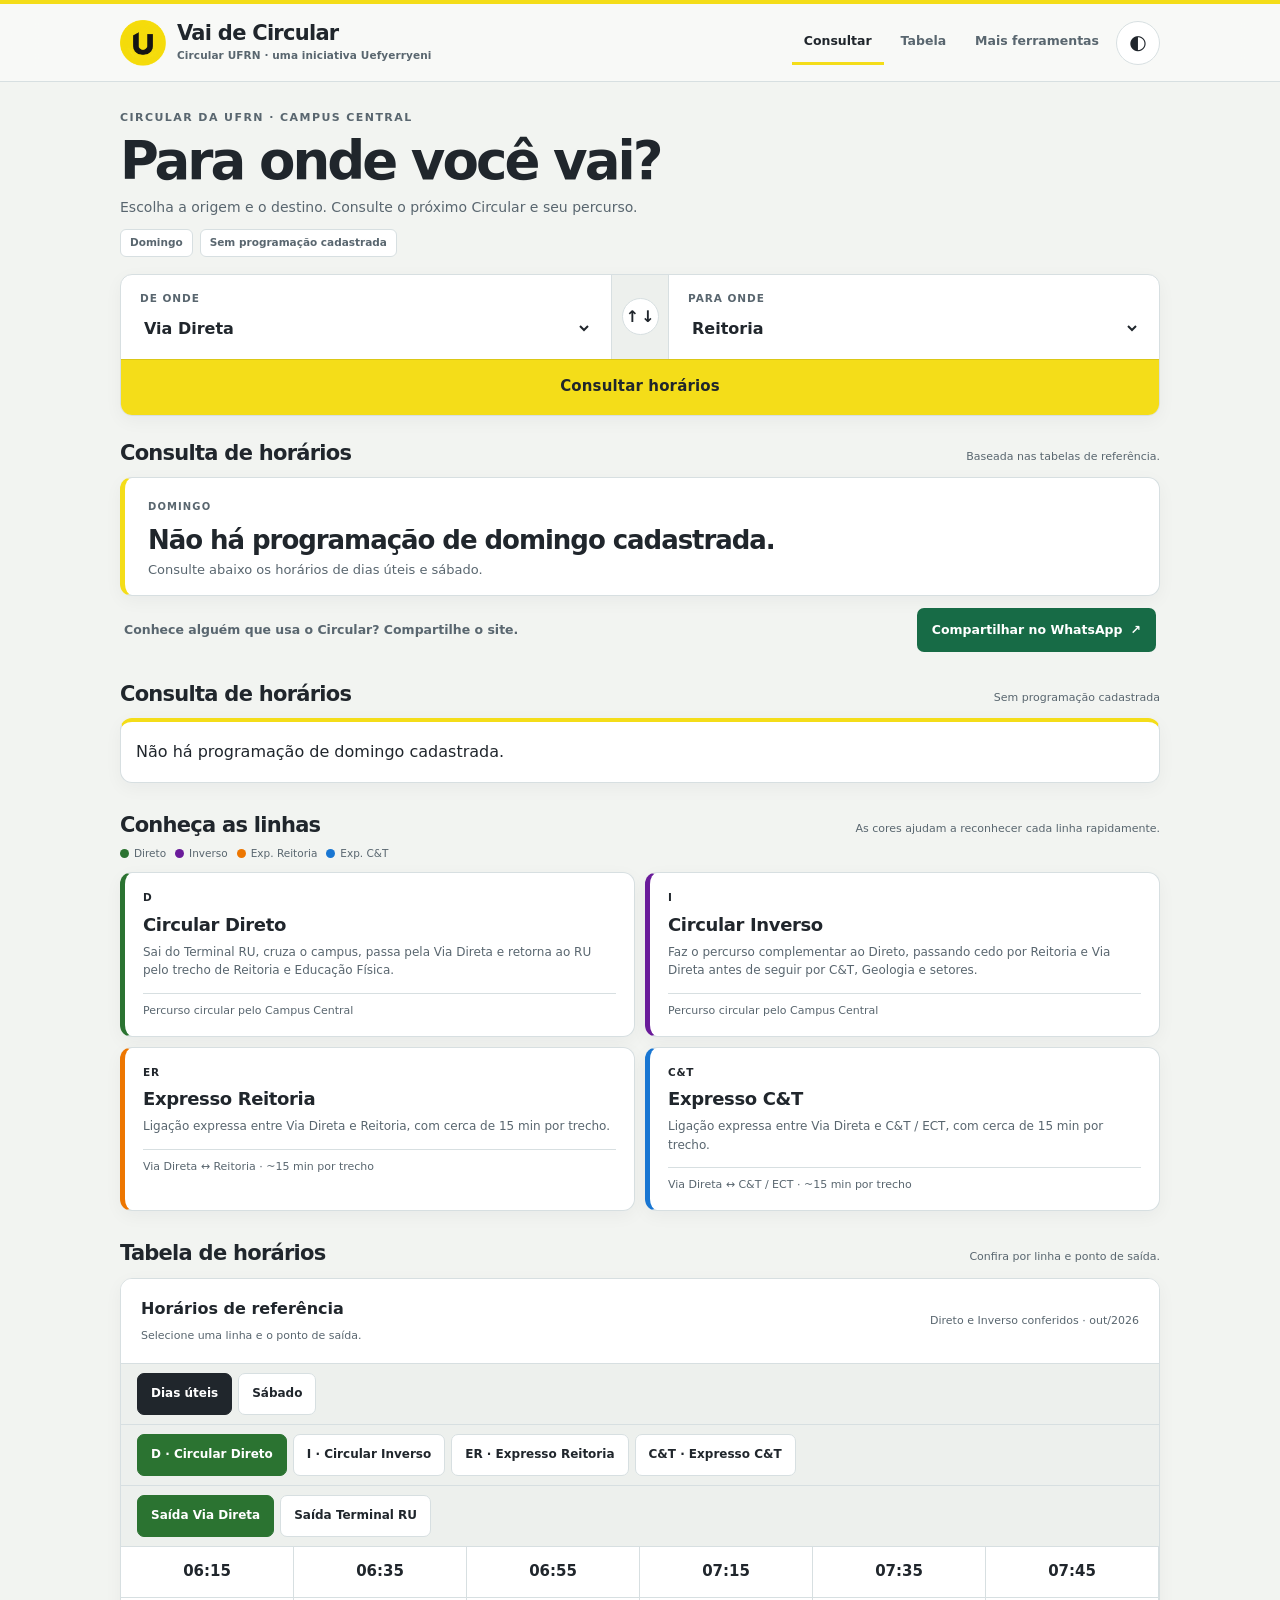
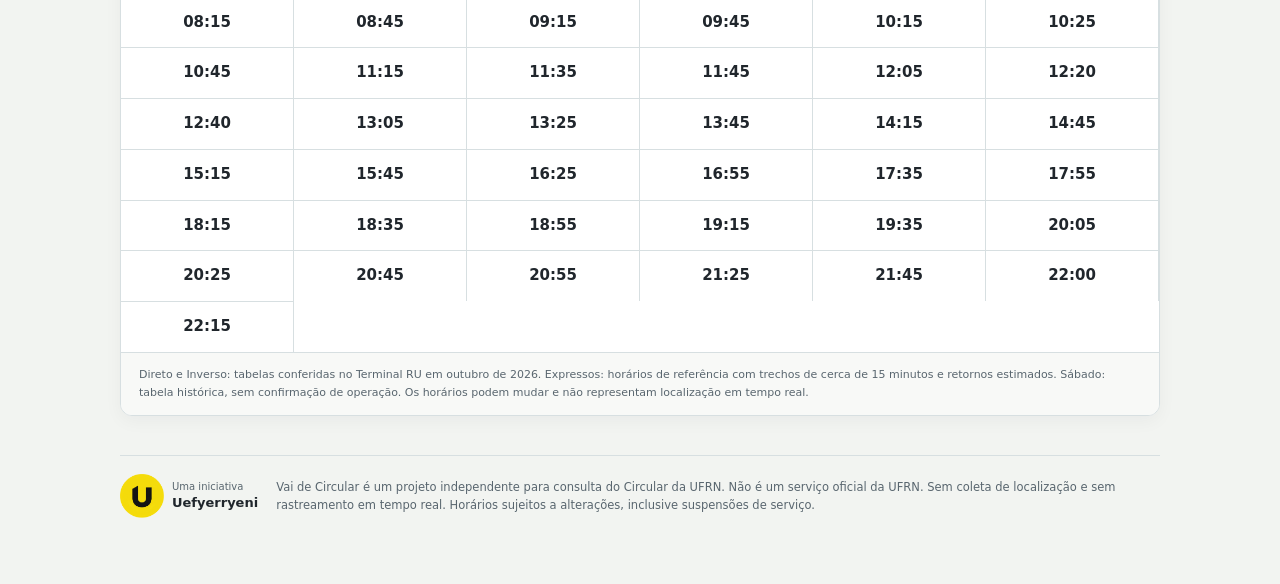
==== commit 7ff71db6: "Convidar usuários a compartilhar o Vai de Circular e renovar cache" ====
--- a/index.html
+++ b/index.html
@@ -1,12 +1,12 @@
-<!doctype html><html lang="pt-BR"><head><meta charset="utf-8"><meta name="viewport" content="width=device-width,initial-scale=1,viewport-fit=cover"><meta name="theme-color" content="#f4dd19"><meta name="description" content="Horários, rotas e estimativas do Circular da UFRN para consulta rápida no navegador."><title>Vai de Circular — Horários e rotas do Circular UFRN</title><meta property="og:type" content="website"><meta property="og:locale" content="pt_BR"><meta property="og:title" content="Vai de Circular — Horários e rotas do Circular UFRN"><meta property="og:description" content="Consulte linhas, horários de referência e trajetos estimados do Circular da UFRN. Projeto independente, gratuito e sem rastreamento em tempo real."><meta property="og:url" content="https://uefyerryeni.github.io/vai-de-circular/"><meta name="twitter:card" content="summary"><link rel="canonical" href="https://uefyerryeni.github.io/vai-de-circular/"><link rel="stylesheet" href="swiss.css?v=1"></head><body>
+<!doctype html><html lang="pt-BR"><head><meta charset="utf-8"><meta name="viewport" content="width=device-width,initial-scale=1,viewport-fit=cover"><meta name="theme-color" content="#f4dd19"><meta name="description" content="Horários, rotas e estimativas do Circular da UFRN para consulta rápida no navegador."><title>Vai de Circular — Horários e rotas do Circular UFRN</title><meta property="og:type" content="website"><meta property="og:locale" content="pt_BR"><meta property="og:title" content="Vai de Circular — Horários e rotas do Circular UFRN"><meta property="og:description" content="Consulte linhas, horários de referência e trajetos estimados do Circular da UFRN. Projeto independente, gratuito e sem rastreamento em tempo real."><meta property="og:url" content="https://uefyerryeni.github.io/vai-de-circular/"><meta name="twitter:card" content="summary"><link rel="canonical" href="https://uefyerryeni.github.io/vai-de-circular/"><link rel="stylesheet" href="swiss.css?v=2"></head><body>
 <header class="topbar"><div class="wrap"><a class="brand" href="#" aria-label="Vai de Circular — início"><img class="uefy-logo" src="assets/uefyerryeni-u.png?v=17" alt=""><span class="brandtext"><strong>Vai de Circular</strong><span>Circular UFRN · uma iniciativa Uefyerryeni</span></span></a><nav class="nav"><a href="#consulta" aria-current="page">Consultar</a><a href="#horarios">Tabela</a><a href="extras.html">Mais ferramentas</a><button class="theme-toggle" id="themeToggle" type="button" aria-label="Alternar tema">◐</button></nav></div></header>
 <main>
 <section class="hero" id="consulta"><div class="wrap"><div class="hero-copy"><div class="eyebrow">Circular da UFRN · Campus Central</div><h1>Para onde você vai?</h1><p>Escolha a origem e o destino. Consulte o próximo Circular e seu percurso.</p><div class="status-strip"><span id="serviceBadge">Dias úteis</span><span id="serviceMeta">Direto e Inverso conferidos · out/2026</span></div></div><div id="saturdayNotice" hidden><div class="service-alert" role="alert"><span class="alert-icon" aria-hidden="true">!</span><div><strong>Sábado: não conte com estes horários sem confirmação</strong><p>A operação não está confirmada. A tabela de sábado é histórica e pode não representar os ônibus em circulação.</p></div></div></div><div class="planner card"><div class="field"><label for="origin">De onde</label><select id="origin"></select></div><button class="swap" id="swapBtn" type="button" aria-label="Inverter origem e destino"><span class="swap-icon" aria-hidden="true"><span>↑</span><span>↓</span></span></button><div class="field"><label for="dest">Para onde</label><select id="dest"></select></div><button class="go" id="findBtn" type="button">Consultar horários</button></div></div></section>
 
-<section class="section" id="resultado"><div class="wrap"><div class="section-head"><h2 id="bestHeading">Melhor opção estimada</h2><p>Baseada nas tabelas de referência.</p></div><div class="best-card card" id="bestCard" aria-live="polite"></div></div></section>
+<section class="section" id="resultado"><div class="wrap"><div class="section-head"><h2 id="bestHeading">Melhor opção estimada</h2><p>Baseada nas tabelas de referência.</p></div><div class="best-card card" id="bestCard" aria-live="polite"></div><div class="share-invite"><p>Conhece alguém que usa o Circular? Compartilhe o site.</p><a class="share-whatsapp" href="https://wa.me/?text=Conhe%C3%A7a%20o%20Vai%20de%20Circular!%20Consulte%20hor%C3%A1rios%20de%20refer%C3%AAncia%20e%20trajetos%20do%20Circular%20da%20UFRN%20sem%20instalar%20nada%3A%20https%3A%2F%2Fuefyerryeni.github.io%2Fvai-de-circular%2F" target="_blank" rel="noopener noreferrer" aria-label="Compartilhar o Vai de Circular no WhatsApp">Compartilhar no WhatsApp <span aria-hidden="true">↗</span></a></div></div></section>
 <section class="section route-section"><div class="wrap"><div class="section-head"><h2>Percurso</h2><p>Os horários das paradas são estimados e podem variar.</p></div><div class="route-card card" id="routeCard"></div></div></section>
 <section class="section"><div class="wrap"><div class="section-head"><h2 id="departuresHeading">Próximos horários</h2><p id="departureContext">Passagens na parada de origem selecionada.</p></div><div class="departures" id="departures"></div></div></section>
 <section class="section vdc-secondary-section" id="linhas"><div class="wrap"><div class="section-head"><div><h2>Conheça as linhas</h2><div class="line-key"><span style="--c:var(--d)"><i></i>Direto</span><span style="--c:var(--i)"><i></i>Inverso</span><span style="--c:var(--er)"><i></i>Exp. Reitoria</span><span style="--c:var(--ect)"><i></i>Exp. C&T</span></div></div><p>As cores ajudam a reconhecer cada linha rapidamente.</p></div><div class="lines" id="lineCards"></div></div></section>
 <section class="section" id="horarios"><div class="wrap"><div class="section-head"><h2>Tabela de horários</h2><p>Confira por linha e ponto de saída.</p></div><div class="schedule card"><div class="schedule-intro"><div><h3>Horários de referência</h3><span>Selecione uma linha e o ponto de saída.</span></div><span id="scheduleStatus">Direto e Inverso conferidos · out/2026</span></div><div class="day-tabs" id="dayTabs"></div><div id="scheduleSaturdayNotice" hidden><div class="service-alert" role="alert"><span class="alert-icon" aria-hidden="true">!</span><div><strong>Atenção: circulação aos sábados não confirmada</strong><p>Horários históricos, sem confirmação de circulação. A operação pode variar ou ser suspensa. Confirme antes de sair.</p></div></div></div><div class="schedule-tabs" id="scheduleTabs"></div><div class="schedule-toolbar" id="terminalTabs"></div><div class="times-grid" id="timesGrid"></div><div class="schedule-foot">Direto e Inverso: tabelas conferidas no Terminal RU em outubro de 2026. Expressos: horários de referência com trechos de cerca de 15 minutos e retornos estimados. Sábado: tabela histórica, sem confirmação de operação. Os horários podem mudar e não representam localização em tempo real.</div></div></div></section>
 <section class="about vdc-secondary-section" id="sobre"><div class="wrap"><div class="about-line"><a class="initiative-card" href="https://uefyerryeni.github.io/" target="_blank" rel="noopener"><img class="uefy-logo" src="assets/uefyerryeni-u.png?v=17" alt="Marca Uefyerryeni"><span><small>Uma iniciativa</small><strong>Uefyerryeni</strong></span></a><span class="about-copy">Vai de Circular é um projeto independente para consulta do Circular da UFRN. Não é um serviço oficial da UFRN. Sem coleta de localização e sem rastreamento em tempo real. Horários sujeitos a alterações, inclusive suspensões de serviço.</span></div></div></section>
-</main><button class="to-top" id="toTop" type="button" aria-label="Voltar ao início">↑</button><script src="app-data.js?v=23"></script><script src="vdc-core.js?v=2"></script><script src="app.js?v=32"></script></body></html>+</main><button class="to-top" id="toTop" type="button" aria-label="Voltar ao início">↑</button><script src="app-data.js?v=23"></script><script src="vdc-core.js?v=2"></script><script src="app.js?v=33"></script></body></html>
--- a/swiss.css
+++ b/swiss.css
@@ -237,3 +237,51 @@
 }
 @media(max-width:360px){.nav a{font-size:10.5px;padding-inline:3px}.brandtext span{display:none}}
 @media(prefers-reduced-motion:reduce){html{scroll-behavior:auto}*{transition:none!important;animation:none!important}}
+
+/* Consulta de outro dia — extensão visual Swiss Transit */
+.vdc-next-day{max-width:100%}
+.vdc-next-day .vdc-future-sub{margin:5px 0 20px}
+.vdc-next-day .vdc-future-form{grid-template-columns:repeat(2,minmax(0,1fr));gap:13px}
+.vdc-next-day .vdc-future-field{font-size:11.5px;letter-spacing:.01em}
+.vdc-next-day .vdc-future-field select,.vdc-next-day .vdc-future-field input{font-size:15px;font-weight:700;min-height:49px;padding:11px 12px}
+.vdc-next-day .vdc-future-go{min-height:52px;font-size:15px}
+.vdc-plan-hint{margin:10px 0 0;color:var(--muted);font-size:11.5px}
+.vdc-next-day .vdc-future-result{border-top:1px solid var(--rule);margin-top:20px;padding-top:18px}
+.vdc-plan-result-heading{display:flex;align-items:start;justify-content:space-between;gap:8px 18px;flex-wrap:wrap;margin-bottom:14px}
+.vdc-plan-result-heading strong{font-size:17px;letter-spacing:-.02em}
+.vdc-plan-result-heading span{font-size:12px;color:var(--muted)}
+.vdc-plan-disclaimer{color:var(--muted);font-size:12px;line-height:1.5;margin:0 0 13px}
+.vdc-plan-trip{background:var(--raised);border:1px solid var(--rule);border-radius:10px;padding:14px;margin:9px 0}
+.vdc-plan-featured{background:var(--surface);border-left:5px solid var(--yellow);padding:18px}
+.vdc-plan-trip-top{display:flex;align-items:center;gap:11px}
+.vdc-plan-line-name strong{display:block;font-size:14px}
+.vdc-plan-line-name small{display:block;color:var(--muted);font-size:11px;margin-top:3px}
+.vdc-plan-times{display:grid;grid-template-columns:minmax(0,1fr) auto minmax(0,1fr);gap:16px;align-items:center;margin:15px 0 10px}
+.vdc-plan-times div{display:grid;gap:4px;min-width:0}
+.vdc-plan-times small{font-size:11px;color:var(--muted)}
+.vdc-plan-times strong{font-size:clamp(24px,3.4vw,33px);letter-spacing:-.05em;font-variant-numeric:tabular-nums;line-height:1.1}
+.vdc-plan-arrow{font-weight:850;font-size:24px;color:var(--muted)}
+.vdc-plan-route{border-top:1px solid var(--rule);padding-top:10px;margin-top:13px}
+.vdc-plan-route summary,.vdc-plan-more summary{color:var(--text);font-size:12px;font-weight:800;cursor:pointer;list-style-position:inside;min-height:28px}
+.vdc-plan-route summary:focus-visible,.vdc-plan-more summary:focus-visible{outline:3px solid var(--yellow);outline-offset:3px}
+.vdc-plan-stops{padding-left:25px;font-size:12px;color:var(--muted);line-height:1.7;margin:10px 0 0}
+.vdc-plan-more{margin-top:15px}
+.vdc-plan-more>summary{background:var(--soft);border:1px solid var(--rule);border-radius:7px;padding:12px;font-size:13px;min-height:44px}
+.vdc-plan-more-list{display:grid;grid-template-columns:repeat(2,minmax(0,1fr));gap:10px;margin-top:10px}
+.vdc-plan-more-list .vdc-plan-trip{margin:0}
+.vdc-plan-more-list .vdc-plan-times{gap:8px}
+.vdc-plan-more-list .vdc-plan-times strong{font-size:23px}
+.vdc-plan-table-link{display:inline-flex;margin-top:12px;font-size:12px;font-weight:750;text-decoration:underline;text-underline-offset:3px}
+@media(max-width:720px){
+ .vdc-plan-more-list{grid-template-columns:1fr}
+ .vdc-next-day .vdc-future-form{grid-template-columns:1fr}
+ .vdc-plan-times{gap:8px}
+ .vdc-plan-result-heading{display:grid;gap:4px}
+}
+
+/* Convite compacto para compartilhar o projeto, sem interferir na consulta. */
+.share-invite{display:flex;align-items:center;justify-content:space-between;flex-wrap:wrap;gap:10px 18px;padding:12px 4px 0}
+.share-invite p{margin:0;color:var(--muted);font-size:12.5px;font-weight:650}
+.share-whatsapp{display:inline-flex;align-items:center;justify-content:center;gap:8px;min-height:44px;padding:10px 15px;border-radius:7px;background:#176b46;color:#fff;font-size:12.5px;font-weight:800;text-decoration:none;white-space:nowrap}
+.share-whatsapp:hover{background:#105637}
+@media(max-width:590px){.share-invite{align-items:stretch}.share-whatsapp{width:100%}}
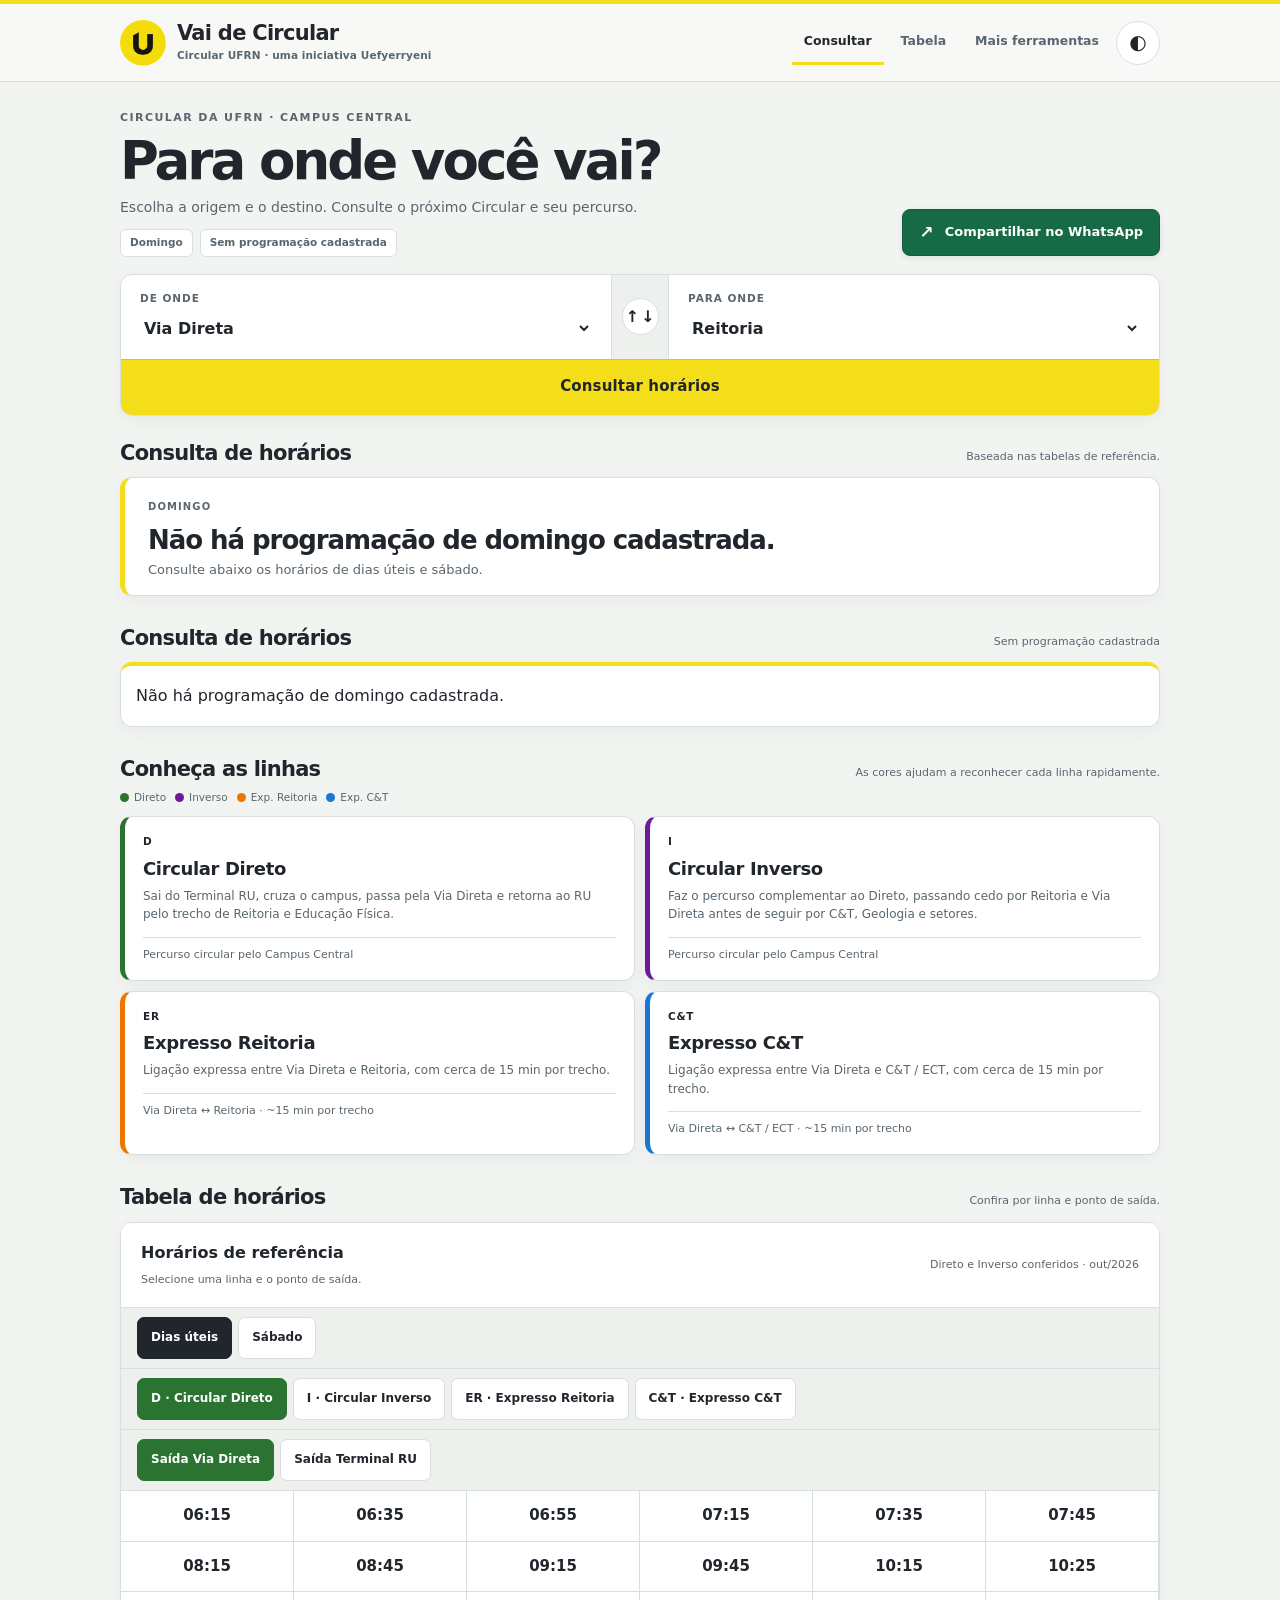
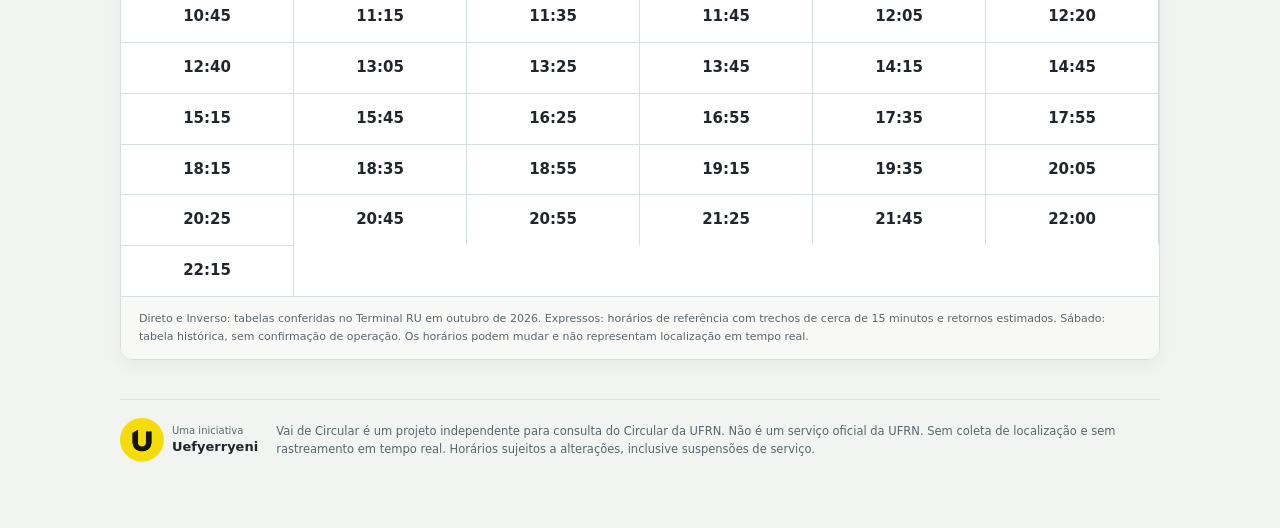
==== commit 41480ce4: "Mover compartilhamento para a área livre ao lado do título da consulta" ====
--- a/index.html
+++ b/index.html
@@ -1,9 +1,9 @@
-<!doctype html><html lang="pt-BR"><head><meta charset="utf-8"><meta name="viewport" content="width=device-width,initial-scale=1,viewport-fit=cover"><meta name="theme-color" content="#f4dd19"><meta name="description" content="Horários, rotas e estimativas do Circular da UFRN para consulta rápida no navegador."><title>Vai de Circular — Horários e rotas do Circular UFRN</title><meta property="og:type" content="website"><meta property="og:locale" content="pt_BR"><meta property="og:title" content="Vai de Circular — Horários e rotas do Circular UFRN"><meta property="og:description" content="Consulte linhas, horários de referência e trajetos estimados do Circular da UFRN. Projeto independente, gratuito e sem rastreamento em tempo real."><meta property="og:url" content="https://uefyerryeni.github.io/vai-de-circular/"><meta name="twitter:card" content="summary"><link rel="canonical" href="https://uefyerryeni.github.io/vai-de-circular/"><link rel="stylesheet" href="swiss.css?v=2"></head><body>
+<!doctype html><html lang="pt-BR"><head><meta charset="utf-8"><meta name="viewport" content="width=device-width,initial-scale=1,viewport-fit=cover"><meta name="theme-color" content="#f4dd19"><meta name="description" content="Horários, rotas e estimativas do Circular da UFRN para consulta rápida no navegador."><title>Vai de Circular — Horários e rotas do Circular UFRN</title><meta property="og:type" content="website"><meta property="og:locale" content="pt_BR"><meta property="og:title" content="Vai de Circular — Horários e rotas do Circular UFRN"><meta property="og:description" content="Consulte linhas, horários de referência e trajetos estimados do Circular da UFRN. Projeto independente, gratuito e sem rastreamento em tempo real."><meta property="og:url" content="https://uefyerryeni.github.io/vai-de-circular/"><meta name="twitter:card" content="summary"><link rel="canonical" href="https://uefyerryeni.github.io/vai-de-circular/"><link rel="stylesheet" href="swiss.css?v=3"></head><body>
 <header class="topbar"><div class="wrap"><a class="brand" href="#" aria-label="Vai de Circular — início"><img class="uefy-logo" src="assets/uefyerryeni-u.png?v=17" alt=""><span class="brandtext"><strong>Vai de Circular</strong><span>Circular UFRN · uma iniciativa Uefyerryeni</span></span></a><nav class="nav"><a href="#consulta" aria-current="page">Consultar</a><a href="#horarios">Tabela</a><a href="extras.html">Mais ferramentas</a><button class="theme-toggle" id="themeToggle" type="button" aria-label="Alternar tema">◐</button></nav></div></header>
 <main>
-<section class="hero" id="consulta"><div class="wrap"><div class="hero-copy"><div class="eyebrow">Circular da UFRN · Campus Central</div><h1>Para onde você vai?</h1><p>Escolha a origem e o destino. Consulte o próximo Circular e seu percurso.</p><div class="status-strip"><span id="serviceBadge">Dias úteis</span><span id="serviceMeta">Direto e Inverso conferidos · out/2026</span></div></div><div id="saturdayNotice" hidden><div class="service-alert" role="alert"><span class="alert-icon" aria-hidden="true">!</span><div><strong>Sábado: não conte com estes horários sem confirmação</strong><p>A operação não está confirmada. A tabela de sábado é histórica e pode não representar os ônibus em circulação.</p></div></div></div><div class="planner card"><div class="field"><label for="origin">De onde</label><select id="origin"></select></div><button class="swap" id="swapBtn" type="button" aria-label="Inverter origem e destino"><span class="swap-icon" aria-hidden="true"><span>↑</span><span>↓</span></span></button><div class="field"><label for="dest">Para onde</label><select id="dest"></select></div><button class="go" id="findBtn" type="button">Consultar horários</button></div></div></section>
+<section class="hero" id="consulta"><div class="wrap"><div class="hero-head"><div class="hero-copy"><div class="eyebrow">Circular da UFRN · Campus Central</div><h1>Para onde você vai?</h1><p>Escolha a origem e o destino. Consulte o próximo Circular e seu percurso.</p><div class="status-strip"><span id="serviceBadge">Dias úteis</span><span id="serviceMeta">Direto e Inverso conferidos · out/2026</span></div></div><a class="hero-share" href="https://wa.me/?text=Conhe%C3%A7a%20o%20Vai%20de%20Circular!%20Consulte%20hor%C3%A1rios%20de%20refer%C3%AAncia%20e%20trajetos%20do%20Circular%20da%20UFRN%20sem%20instalar%20nada%3A%20https%3A%2F%2Fuefyerryeni.github.io%2Fvai-de-circular%2F" target="_blank" rel="noopener noreferrer" aria-label="Compartilhar o Vai de Circular no WhatsApp"><span class="hero-share-icon" aria-hidden="true">↗</span><span>Compartilhar no WhatsApp</span></a></div><div id="saturdayNotice" hidden><div class="service-alert" role="alert"><span class="alert-icon" aria-hidden="true">!</span><div><strong>Sábado: não conte com estes horários sem confirmação</strong><p>A operação não está confirmada. A tabela de sábado é histórica e pode não representar os ônibus em circulação.</p></div></div></div><div class="planner card"><div class="field"><label for="origin">De onde</label><select id="origin"></select></div><button class="swap" id="swapBtn" type="button" aria-label="Inverter origem e destino"><span class="swap-icon" aria-hidden="true"><span>↑</span><span>↓</span></span></button><div class="field"><label for="dest">Para onde</label><select id="dest"></select></div><button class="go" id="findBtn" type="button">Consultar horários</button></div></div></section>
 
-<section class="section" id="resultado"><div class="wrap"><div class="section-head"><h2 id="bestHeading">Melhor opção estimada</h2><p>Baseada nas tabelas de referência.</p></div><div class="best-card card" id="bestCard" aria-live="polite"></div><div class="share-invite"><p>Conhece alguém que usa o Circular? Compartilhe o site.</p><a class="share-whatsapp" href="https://wa.me/?text=Conhe%C3%A7a%20o%20Vai%20de%20Circular!%20Consulte%20hor%C3%A1rios%20de%20refer%C3%AAncia%20e%20trajetos%20do%20Circular%20da%20UFRN%20sem%20instalar%20nada%3A%20https%3A%2F%2Fuefyerryeni.github.io%2Fvai-de-circular%2F" target="_blank" rel="noopener noreferrer" aria-label="Compartilhar o Vai de Circular no WhatsApp">Compartilhar no WhatsApp <span aria-hidden="true">↗</span></a></div></div></section>
+<section class="section" id="resultado"><div class="wrap"><div class="section-head"><h2 id="bestHeading">Melhor opção estimada</h2><p>Baseada nas tabelas de referência.</p></div><div class="best-card card" id="bestCard" aria-live="polite"></div></div></section>
 <section class="section route-section"><div class="wrap"><div class="section-head"><h2>Percurso</h2><p>Os horários das paradas são estimados e podem variar.</p></div><div class="route-card card" id="routeCard"></div></div></section>
 <section class="section"><div class="wrap"><div class="section-head"><h2 id="departuresHeading">Próximos horários</h2><p id="departureContext">Passagens na parada de origem selecionada.</p></div><div class="departures" id="departures"></div></div></section>
 <section class="section vdc-secondary-section" id="linhas"><div class="wrap"><div class="section-head"><div><h2>Conheça as linhas</h2><div class="line-key"><span style="--c:var(--d)"><i></i>Direto</span><span style="--c:var(--i)"><i></i>Inverso</span><span style="--c:var(--er)"><i></i>Exp. Reitoria</span><span style="--c:var(--ect)"><i></i>Exp. C&T</span></div></div><p>As cores ajudam a reconhecer cada linha rapidamente.</p></div><div class="lines" id="lineCards"></div></div></section>
--- a/swiss.css
+++ b/swiss.css
@@ -279,9 +279,11 @@
  .vdc-plan-result-heading{display:grid;gap:4px}
 }
 
-/* Convite compacto para compartilhar o projeto, sem interferir na consulta. */
-.share-invite{display:flex;align-items:center;justify-content:space-between;flex-wrap:wrap;gap:10px 18px;padding:12px 4px 0}
-.share-invite p{margin:0;color:var(--muted);font-size:12.5px;font-weight:650}
-.share-whatsapp{display:inline-flex;align-items:center;justify-content:center;gap:8px;min-height:44px;padding:10px 15px;border-radius:7px;background:#176b46;color:#fff;font-size:12.5px;font-weight:800;text-decoration:none;white-space:nowrap}
-.share-whatsapp:hover{background:#105637}
-@media(max-width:590px){.share-invite{align-items:stretch}.share-whatsapp{width:100%}}
+/* Compartilhamento: ação única no espaço livre do cabeçalho de consulta. */
+.hero-head{display:grid;grid-template-columns:minmax(0,1fr) auto;align-items:end;gap:18px;margin-bottom:17px}
+.hero-head .hero-copy{margin-bottom:0}
+.hero-share{display:inline-flex;align-items:center;justify-content:center;gap:11px;min-height:47px;padding:11px 16px;background:#166a45;color:#fff;border:1px solid #125b3b;border-radius:8px;font-size:13px;font-weight:800;text-decoration:none;white-space:nowrap;box-shadow:0 2px 6px rgba(14,76,48,.11);margin-bottom:1px}
+.hero-share:hover{background:#105737;color:#fff}
+.hero-share-icon{font-size:17px;line-height:1}
+@media(max-width:720px){.hero-head{grid-template-columns:1fr;gap:11px}.hero-share{justify-self:start}}
+@media(max-width:590px){.hero-share{min-height:43px;padding:9px 13px;font-size:12.5px}}
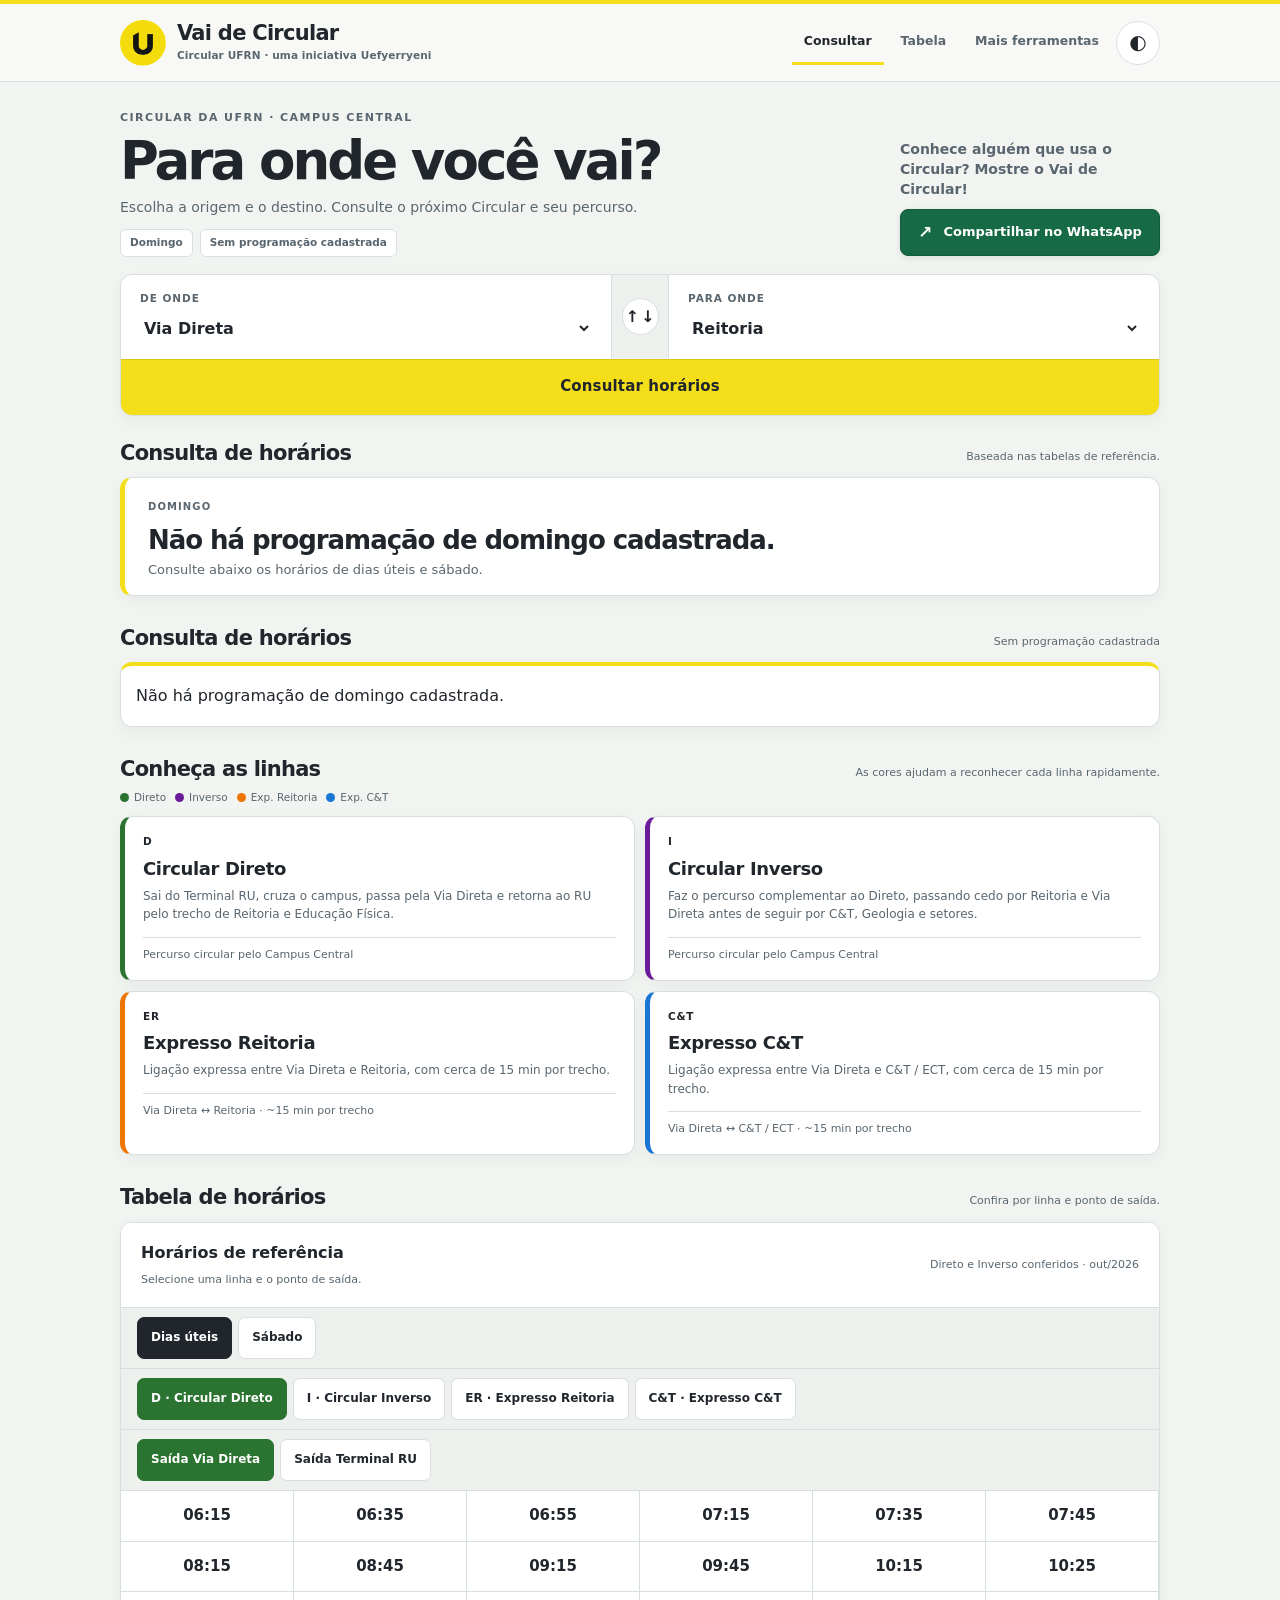
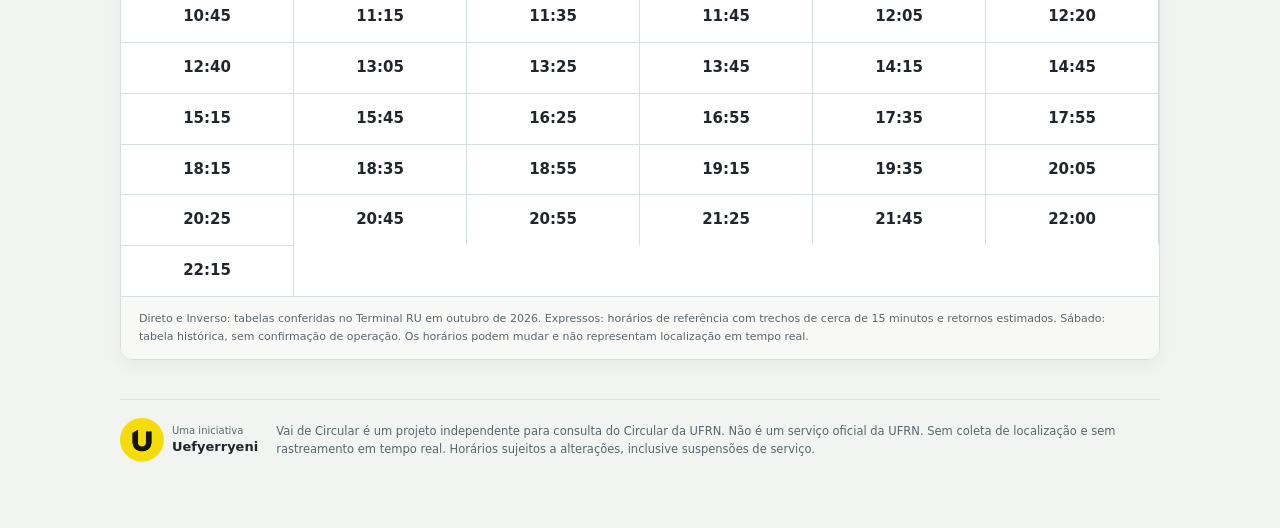
==== commit eecf2dee: "Incluir convite para compartilhar o Vai de Circular no cabeçalho" ====
--- a/index.html
+++ b/index.html
@@ -1,7 +1,7 @@
-<!doctype html><html lang="pt-BR"><head><meta charset="utf-8"><meta name="viewport" content="width=device-width,initial-scale=1,viewport-fit=cover"><meta name="theme-color" content="#f4dd19"><meta name="description" content="Horários, rotas e estimativas do Circular da UFRN para consulta rápida no navegador."><title>Vai de Circular — Horários e rotas do Circular UFRN</title><meta property="og:type" content="website"><meta property="og:locale" content="pt_BR"><meta property="og:title" content="Vai de Circular — Horários e rotas do Circular UFRN"><meta property="og:description" content="Consulte linhas, horários de referência e trajetos estimados do Circular da UFRN. Projeto independente, gratuito e sem rastreamento em tempo real."><meta property="og:url" content="https://uefyerryeni.github.io/vai-de-circular/"><meta name="twitter:card" content="summary"><link rel="canonical" href="https://uefyerryeni.github.io/vai-de-circular/"><link rel="stylesheet" href="swiss.css?v=3"></head><body>
+<!doctype html><html lang="pt-BR"><head><meta charset="utf-8"><meta name="viewport" content="width=device-width,initial-scale=1,viewport-fit=cover"><meta name="theme-color" content="#f4dd19"><meta name="description" content="Horários, rotas e estimativas do Circular da UFRN para consulta rápida no navegador."><title>Vai de Circular — Horários e rotas do Circular UFRN</title><meta property="og:type" content="website"><meta property="og:locale" content="pt_BR"><meta property="og:title" content="Vai de Circular — Horários e rotas do Circular UFRN"><meta property="og:description" content="Consulte linhas, horários de referência e trajetos estimados do Circular da UFRN. Projeto independente, gratuito e sem rastreamento em tempo real."><meta property="og:url" content="https://uefyerryeni.github.io/vai-de-circular/"><meta name="twitter:card" content="summary"><link rel="canonical" href="https://uefyerryeni.github.io/vai-de-circular/"><link rel="stylesheet" href="swiss.css?v=4"></head><body>
 <header class="topbar"><div class="wrap"><a class="brand" href="#" aria-label="Vai de Circular — início"><img class="uefy-logo" src="assets/uefyerryeni-u.png?v=17" alt=""><span class="brandtext"><strong>Vai de Circular</strong><span>Circular UFRN · uma iniciativa Uefyerryeni</span></span></a><nav class="nav"><a href="#consulta" aria-current="page">Consultar</a><a href="#horarios">Tabela</a><a href="extras.html">Mais ferramentas</a><button class="theme-toggle" id="themeToggle" type="button" aria-label="Alternar tema">◐</button></nav></div></header>
 <main>
-<section class="hero" id="consulta"><div class="wrap"><div class="hero-head"><div class="hero-copy"><div class="eyebrow">Circular da UFRN · Campus Central</div><h1>Para onde você vai?</h1><p>Escolha a origem e o destino. Consulte o próximo Circular e seu percurso.</p><div class="status-strip"><span id="serviceBadge">Dias úteis</span><span id="serviceMeta">Direto e Inverso conferidos · out/2026</span></div></div><a class="hero-share" href="https://wa.me/?text=Conhe%C3%A7a%20o%20Vai%20de%20Circular!%20Consulte%20hor%C3%A1rios%20de%20refer%C3%AAncia%20e%20trajetos%20do%20Circular%20da%20UFRN%20sem%20instalar%20nada%3A%20https%3A%2F%2Fuefyerryeni.github.io%2Fvai-de-circular%2F" target="_blank" rel="noopener noreferrer" aria-label="Compartilhar o Vai de Circular no WhatsApp"><span class="hero-share-icon" aria-hidden="true">↗</span><span>Compartilhar no WhatsApp</span></a></div><div id="saturdayNotice" hidden><div class="service-alert" role="alert"><span class="alert-icon" aria-hidden="true">!</span><div><strong>Sábado: não conte com estes horários sem confirmação</strong><p>A operação não está confirmada. A tabela de sábado é histórica e pode não representar os ônibus em circulação.</p></div></div></div><div class="planner card"><div class="field"><label for="origin">De onde</label><select id="origin"></select></div><button class="swap" id="swapBtn" type="button" aria-label="Inverter origem e destino"><span class="swap-icon" aria-hidden="true"><span>↑</span><span>↓</span></span></button><div class="field"><label for="dest">Para onde</label><select id="dest"></select></div><button class="go" id="findBtn" type="button">Consultar horários</button></div></div></section>
+<section class="hero" id="consulta"><div class="wrap"><div class="hero-head"><div class="hero-copy"><div class="eyebrow">Circular da UFRN · Campus Central</div><h1>Para onde você vai?</h1><p>Escolha a origem e o destino. Consulte o próximo Circular e seu percurso.</p><div class="status-strip"><span id="serviceBadge">Dias úteis</span><span id="serviceMeta">Direto e Inverso conferidos · out/2026</span></div></div><div class="hero-share-group"><p class="hero-share-invite">Conhece alguém que usa o Circular? Mostre o Vai de Circular!</p><a class="hero-share" href="https://wa.me/?text=Conhe%C3%A7a%20o%20Vai%20de%20Circular!%20Consulte%20hor%C3%A1rios%20de%20refer%C3%AAncia%20e%20trajetos%20do%20Circular%20da%20UFRN%20sem%20instalar%20nada%3A%20https%3A%2F%2Fuefyerryeni.github.io%2Fvai-de-circular%2F" target="_blank" rel="noopener noreferrer" aria-label="Compartilhar o Vai de Circular no WhatsApp"><span class="hero-share-icon" aria-hidden="true">↗</span><span>Compartilhar no WhatsApp</span></a></div></div><div id="saturdayNotice" hidden><div class="service-alert" role="alert"><span class="alert-icon" aria-hidden="true">!</span><div><strong>Sábado: não conte com estes horários sem confirmação</strong><p>A operação não está confirmada. A tabela de sábado é histórica e pode não representar os ônibus em circulação.</p></div></div></div><div class="planner card"><div class="field"><label for="origin">De onde</label><select id="origin"></select></div><button class="swap" id="swapBtn" type="button" aria-label="Inverter origem e destino"><span class="swap-icon" aria-hidden="true"><span>↑</span><span>↓</span></span></button><div class="field"><label for="dest">Para onde</label><select id="dest"></select></div><button class="go" id="findBtn" type="button">Consultar horários</button></div></div></section>
 
 <section class="section" id="resultado"><div class="wrap"><div class="section-head"><h2 id="bestHeading">Melhor opção estimada</h2><p>Baseada nas tabelas de referência.</p></div><div class="best-card card" id="bestCard" aria-live="polite"></div></div></section>
 <section class="section route-section"><div class="wrap"><div class="section-head"><h2>Percurso</h2><p>Os horários das paradas são estimados e podem variar.</p></div><div class="route-card card" id="routeCard"></div></div></section>
--- a/swiss.css
+++ b/swiss.css
@@ -282,8 +282,10 @@
 /* Compartilhamento: ação única no espaço livre do cabeçalho de consulta. */
 .hero-head{display:grid;grid-template-columns:minmax(0,1fr) auto;align-items:end;gap:18px;margin-bottom:17px}
 .hero-head .hero-copy{margin-bottom:0}
+.hero-share-group{display:flex;flex-direction:column;align-items:stretch;gap:9px;width:260px;max-width:100%}
+.hero-share-invite{margin:0;color:var(--text);font-size:13px;font-weight:750;line-height:1.45;text-align:left}
 .hero-share{display:inline-flex;align-items:center;justify-content:center;gap:11px;min-height:47px;padding:11px 16px;background:#166a45;color:#fff;border:1px solid #125b3b;border-radius:8px;font-size:13px;font-weight:800;text-decoration:none;white-space:nowrap;box-shadow:0 2px 6px rgba(14,76,48,.11);margin-bottom:1px}
 .hero-share:hover{background:#105737;color:#fff}
 .hero-share-icon{font-size:17px;line-height:1}
-@media(max-width:720px){.hero-head{grid-template-columns:1fr;gap:11px}.hero-share{justify-self:start}}
+@media(max-width:720px){.hero-head{grid-template-columns:1fr;gap:11px}.hero-share-group{width:auto;max-width:320px}.hero-share{justify-self:start}}
 @media(max-width:590px){.hero-share{min-height:43px;padding:9px 13px;font-size:12.5px}}
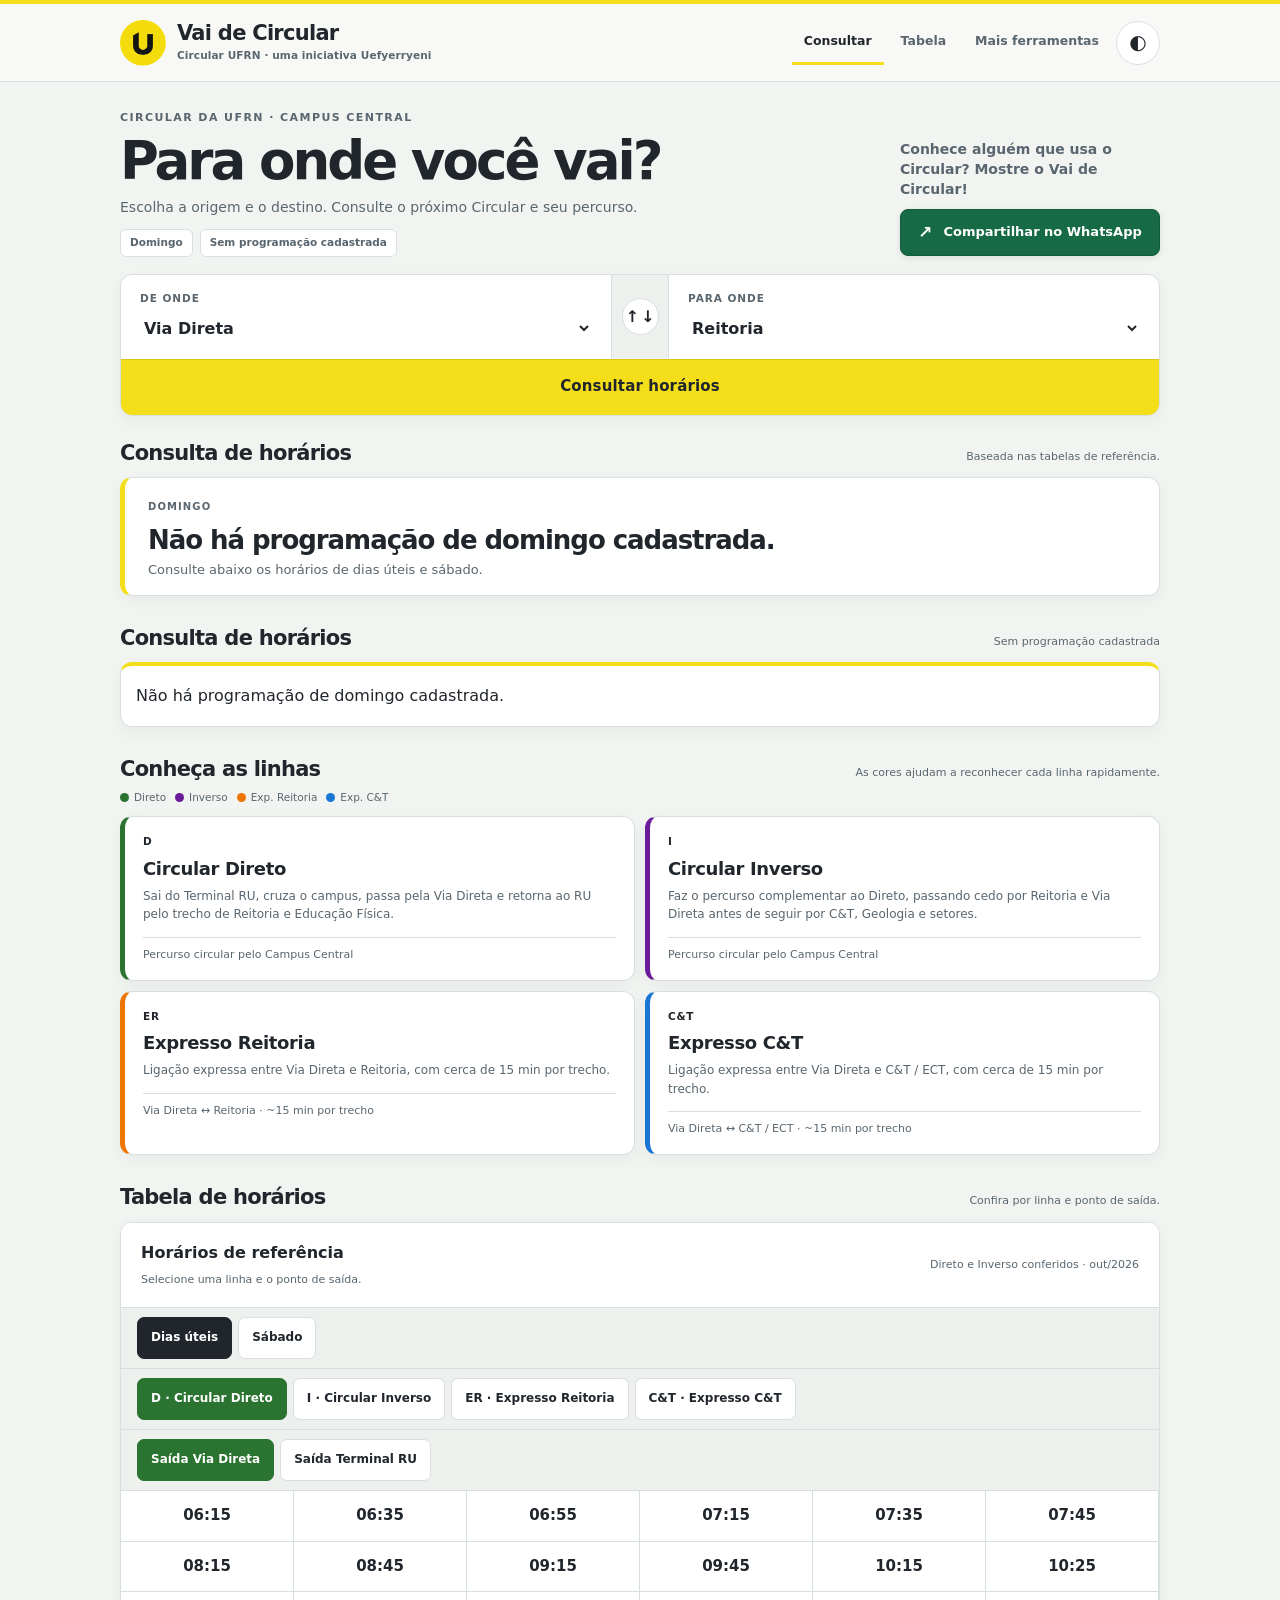
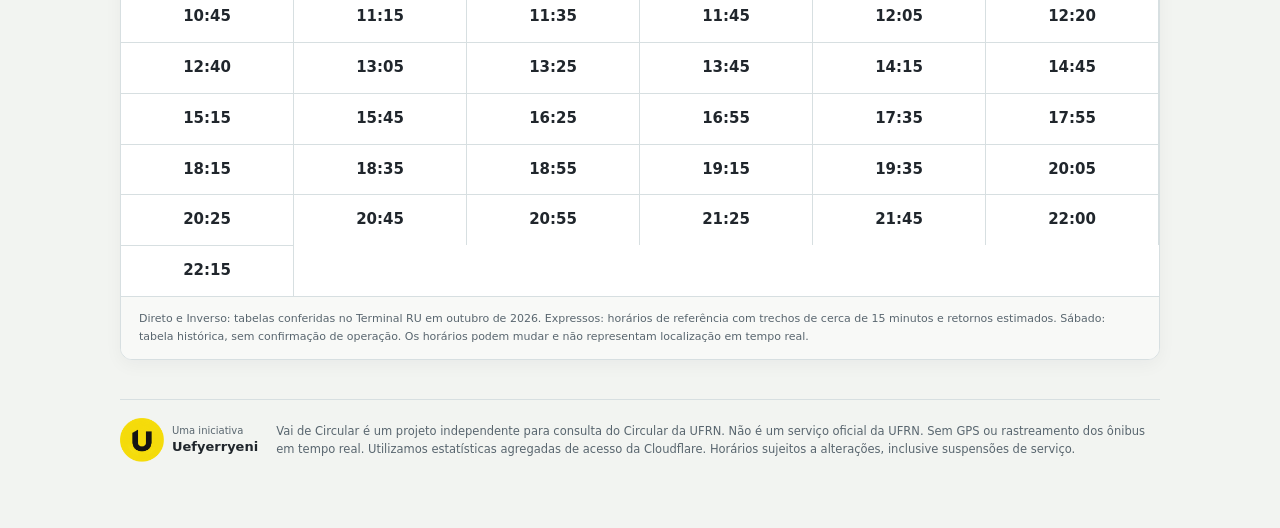
==== commit 4d361dfe: "Ativar Cloudflare Web Analytics em index.html" ====
--- a/index.html
+++ b/index.html
@@ -8,5 +8,6 @@
 <section class="section"><div class="wrap"><div class="section-head"><h2 id="departuresHeading">Próximos horários</h2><p id="departureContext">Passagens na parada de origem selecionada.</p></div><div class="departures" id="departures"></div></div></section>
 <section class="section vdc-secondary-section" id="linhas"><div class="wrap"><div class="section-head"><div><h2>Conheça as linhas</h2><div class="line-key"><span style="--c:var(--d)"><i></i>Direto</span><span style="--c:var(--i)"><i></i>Inverso</span><span style="--c:var(--er)"><i></i>Exp. Reitoria</span><span style="--c:var(--ect)"><i></i>Exp. C&T</span></div></div><p>As cores ajudam a reconhecer cada linha rapidamente.</p></div><div class="lines" id="lineCards"></div></div></section>
 <section class="section" id="horarios"><div class="wrap"><div class="section-head"><h2>Tabela de horários</h2><p>Confira por linha e ponto de saída.</p></div><div class="schedule card"><div class="schedule-intro"><div><h3>Horários de referência</h3><span>Selecione uma linha e o ponto de saída.</span></div><span id="scheduleStatus">Direto e Inverso conferidos · out/2026</span></div><div class="day-tabs" id="dayTabs"></div><div id="scheduleSaturdayNotice" hidden><div class="service-alert" role="alert"><span class="alert-icon" aria-hidden="true">!</span><div><strong>Atenção: circulação aos sábados não confirmada</strong><p>Horários históricos, sem confirmação de circulação. A operação pode variar ou ser suspensa. Confirme antes de sair.</p></div></div></div><div class="schedule-tabs" id="scheduleTabs"></div><div class="schedule-toolbar" id="terminalTabs"></div><div class="times-grid" id="timesGrid"></div><div class="schedule-foot">Direto e Inverso: tabelas conferidas no Terminal RU em outubro de 2026. Expressos: horários de referência com trechos de cerca de 15 minutos e retornos estimados. Sábado: tabela histórica, sem confirmação de operação. Os horários podem mudar e não representam localização em tempo real.</div></div></div></section>
-<section class="about vdc-secondary-section" id="sobre"><div class="wrap"><div class="about-line"><a class="initiative-card" href="https://uefyerryeni.github.io/" target="_blank" rel="noopener"><img class="uefy-logo" src="assets/uefyerryeni-u.png?v=17" alt="Marca Uefyerryeni"><span><small>Uma iniciativa</small><strong>Uefyerryeni</strong></span></a><span class="about-copy">Vai de Circular é um projeto independente para consulta do Circular da UFRN. Não é um serviço oficial da UFRN. Sem coleta de localização e sem rastreamento em tempo real. Horários sujeitos a alterações, inclusive suspensões de serviço.</span></div></div></section>
-</main><button class="to-top" id="toTop" type="button" aria-label="Voltar ao início">↑</button><script src="app-data.js?v=23"></script><script src="vdc-core.js?v=2"></script><script src="app.js?v=33"></script></body></html>+<section class="about vdc-secondary-section" id="sobre"><div class="wrap"><div class="about-line"><a class="initiative-card" href="https://uefyerryeni.github.io/" target="_blank" rel="noopener"><img class="uefy-logo" src="assets/uefyerryeni-u.png?v=17" alt="Marca Uefyerryeni"><span><small>Uma iniciativa</small><strong>Uefyerryeni</strong></span></a><span class="about-copy">Vai de Circular é um projeto independente para consulta do Circular da UFRN. Não é um serviço oficial da UFRN. Sem GPS ou rastreamento dos ônibus em tempo real. Utilizamos estatísticas agregadas de acesso da Cloudflare. Horários sujeitos a alterações, inclusive suspensões de serviço.</span></div></div></section>
+</main><button class="to-top" id="toTop" type="button" aria-label="Voltar ao início">↑</button><script src="app-data.js?v=23"></script><script src="vdc-core.js?v=2"></script><script src="app.js?v=33"></script><!-- Cloudflare Web Analytics --><script type='module' src='https://static.cloudflareinsights.com/beacon.min.js' data-cf-beacon='{"token": "b531a91ec423469a888a68a8ced8cb01"}'></script><!-- End Cloudflare Web Analytics -->
+</body></html>
--- a/swiss.css
+++ b/swiss.css
@@ -289,3 +289,27 @@
 .hero-share-icon{font-size:17px;line-height:1}
 @media(max-width:720px){.hero-head{grid-template-columns:1fr;gap:11px}.hero-share-group{width:auto;max-width:320px}.hero-share{justify-self:start}}
 @media(max-width:590px){.hero-share{min-height:43px;padding:9px 13px;font-size:12.5px}}
+
+/* Mais ferramentas: ações nítidas e formulários compactos no celular. */
+.vdc-share-actions{display:flex;flex-wrap:wrap;gap:8px;align-items:stretch}
+.vdc-share-actions .vdc-action,.vdc-whatsapp{flex:1 1 170px;display:inline-flex;align-items:center;justify-content:center;text-align:center;min-height:46px;padding:10px 12px;font-size:13px;font-weight:800;border-radius:7px;text-decoration:none;line-height:1.35}
+.vdc-whatsapp{background:#166a45;border:1px solid #125b3b;color:#fff}
+.vdc-whatsapp:hover{background:#105737;color:#fff}
+.vdc-whatsapp[aria-disabled=true]{opacity:.45;pointer-events:none}
+@media(max-width:590px){
+ .extras-page{padding:18px 0 42px}
+ .extras-page .intro{margin-bottom:12px}
+ .extras-page .intro p{line-height:1.5}
+ #vdc-extras{gap:10px;margin:10px 0 17px}
+ .vdc-module,.vdc-future{padding:15px}
+ .vdc-next-day .vdc-future-sub{margin-bottom:12px}
+ .vdc-next-day .vdc-future-form{grid-template-columns:repeat(2,minmax(0,1fr));gap:10px}
+ .vdc-next-day .vdc-future-field:nth-child(-n+2){grid-column:1/-1}
+ .vdc-next-day .vdc-future-result{margin-top:14px;padding-top:14px}
+ .vdc-plan-featured{padding:14px}
+ .vdc-plan-times strong{font-size:clamp(21px,6vw,29px)}
+}
+@media(max-width:380px){
+ .vdc-next-day .vdc-future-form{grid-template-columns:1fr}
+ .vdc-next-day .vdc-future-field{grid-column:1/-1}
+}
